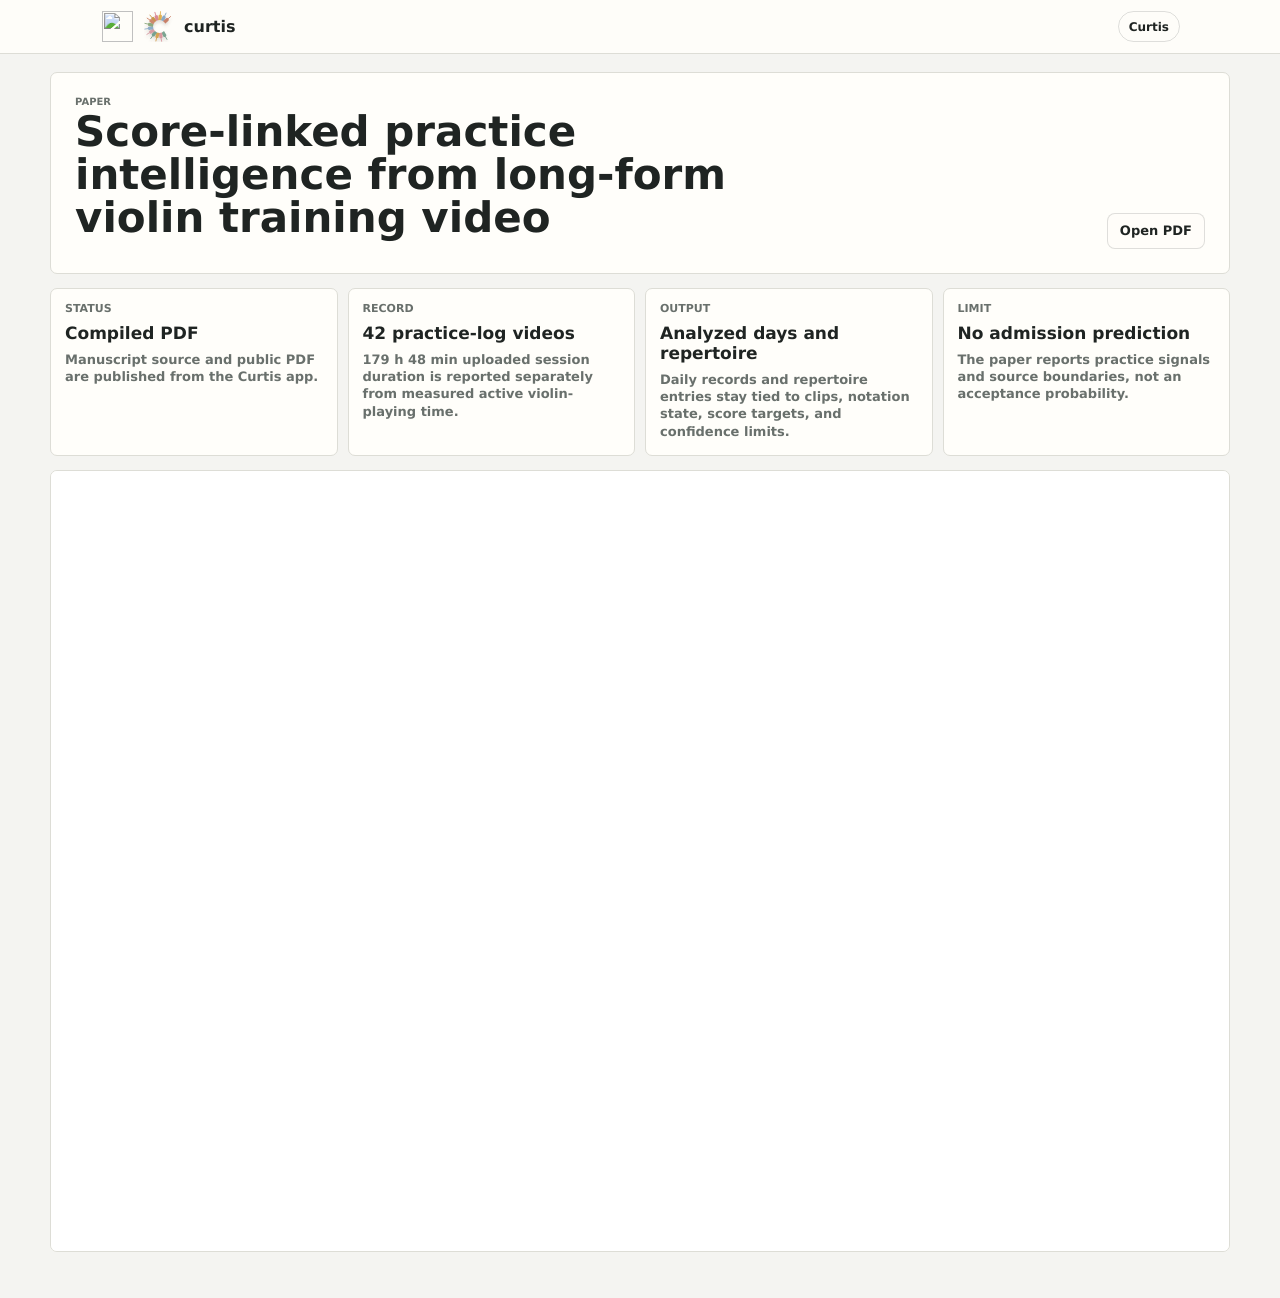
==== paper.html @ 9bd0229e "Sync Curtis paper tracker to strict gate" ====
<!doctype html>
<html lang="en">
<head>
  <meta charset="utf-8" />
  <meta name="viewport" content="width=device-width, initial-scale=1" />
  <title>Paper | curtis.aolabs.io</title>
  <meta name="description" content="Score-linked practice intelligence paper and downloadable PDF." />
  <link rel="canonical" href="https://curtis.aolabs.io/paper.html" />
  <meta property="og:type" content="article">
  <meta property="og:site_name" content="AO Labs">
  <meta property="og:title" content="Score-linked practice intelligence from long-form violin training video">
  <meta property="og:description" content="Current source-bounded record for the Curtis score-linked practice intelligence system." />
  <meta property="og:url" content="https://curtis.aolabs.io/paper.html">
  <link rel="icon" href="https://aolabs.io/favicon.svg?v=20260515-ao-disc-a" type="image/svg+xml">
  <link rel="stylesheet" href="/styles.css?v=20260515-strict-evidence-gate">
</head>
<body>
  <header class="topbar" aria-label="Curtis paper navigation">
    <div class="brand-cluster">
      <a class="ao-home" href="https://aolabs.io/" aria-label="AO Labs">
        <img src="https://aolabs.io/marks/ao-teal.svg?v=20260515-ao-disc-a" alt="">
      </a>
      <a class="brand" href="/" aria-label="Curtis home">
        <img class="brand-mark" src="/favicon.svg?v=20260508-icon-pass2" alt="">
        <span>curtis</span>
      </a>
    </div>
    <nav>
      <a href="/">Curtis</a>
    </nav>
  </header>

  <main class="shell paper-shell">
    <section class="paper-hero">
      <div>
        <p class="label">Paper</p>
        <h1>Score-linked practice intelligence from long-form violin training video</h1>
        <p class="subtitle">Active practice detection, playable evidence windows, score links, repertoire evidence, and verified notation that renders only after matching the audio.</p>
      </div>
      <div class="paper-actions">
        <a href="/paper.pdf" download>Open PDF</a>
      </div>
    </section>

    <section class="paper-status" aria-label="Paper state">
      <article>
        <span>Status</span>
        <strong>Compiled PDF</strong>
        <p>Manuscript source and public PDF are published from the Curtis app.</p>
      </article>
      <article>
        <span>Record</span>
        <strong>42 practice-log videos</strong>
        <p>179 h 48 min uploaded session duration is reported separately from measured active violin-playing time.</p>
      </article>
      <article>
        <span>Output</span>
        <strong>Analyzed days and repertoire</strong>
        <p>Daily records and repertoire entries stay tied to clips, notation state, score targets, and confidence limits.</p>
      </article>
      <article>
        <span>Limit</span>
        <strong>No admission prediction</strong>
        <p>The paper reports practice signals and source boundaries, not an acceptance probability.</p>
      </article>
    </section>

    <section class="paper-viewer" aria-label="PDF preview">
      <iframe src="/paper.pdf#view=FitH" title="Curtis paper PDF"></iframe>
    </section>
  </main>
</body>
</html>
---- styles.css ----
@font-face {
  font-family: "CurtisBravura";
  font-style: normal;
  font-display: swap;
  font-weight: 400;
  src:
    url("https://cdn.jsdelivr.net/fontsource/fonts/bravura@5.2.5/latin-400-normal.woff2") format("woff2"),
    url("https://cdn.jsdelivr.net/fontsource/fonts/bravura@5.2.5/latin-400-normal.woff") format("woff");
}

:root {
  color-scheme: light;
  --bg: #edf1ee;
  --surface: #fffdf8;
  --surface-soft: #f5f7f2;
  --ink: #1f2927;
  --muted: #63716e;
  --line: #d8ded8;
  --blue: #2f5268;
  --green: #5f7668;
  --gold: #a97943;
  --red: #8e4f48;
  --clay: #a66f56;
  --shadow: 0 18px 48px rgba(33, 43, 39, .075);
  --soft-shadow: 0 8px 24px rgba(33, 43, 39, .045);
}

* {
  box-sizing: border-box;
  min-width: 0;
}

[hidden] {
  display: none !important;
}

html {
  min-height: 100%;
  background: var(--bg);
  overflow-x: hidden;
}

body {
  min-height: 100vh;
  margin: 0;
  background: var(--bg);
  color: var(--ink);
  font-family: Inter, ui-sans-serif, system-ui, -apple-system, BlinkMacSystemFont, "Segoe UI", sans-serif;
  overflow-x: hidden;
  text-rendering: geometricPrecision;
}

a {
  color: inherit;
}

button,
input {
  font: inherit;
}

.topbar {
  position: sticky;
  top: 0;
  z-index: 10;
  display: flex;
  align-items: center;
  justify-content: space-between;
  gap: 18px;
  min-height: 62px;
  padding: 0 max(18px, calc((100vw - 1080px) / 2));
  border-bottom: 1px solid rgba(31, 41, 39, .1);
  background: rgba(255, 253, 248, .88);
  backdrop-filter: blur(18px);
  max-width: 100vw;
  overflow: hidden;
}

.brand-cluster,
.brand,
.topbar nav,
.topbar nav a,
button {
  display: inline-flex;
  align-items: center;
}

.brand-cluster {
  gap: 10px;
}

.brand {
  gap: 9px;
  color: var(--ink);
  font-size: 16px;
  font-weight: 760;
  line-height: 1;
  text-decoration: none;
}

.brand-mark {
  width: 38px;
  height: 38px;
  flex: 0 0 31px;
  overflow: visible;
  filter: drop-shadow(0 6px 10px rgba(31, 41, 39, .11));
}

.topbar nav {
  gap: 8px;
  overflow-x: auto;
}

.topbar nav a,
button {
  justify-content: center;
  min-height: 36px;
  padding: 8px 13px;
  border: 1px solid rgba(31, 41, 39, .14);
  border-radius: 8px;
  background: rgba(255, 253, 248, .82);
  color: var(--ink);
  font-size: 13px;
  font-weight: 720;
  line-height: 1;
  white-space: nowrap;
  text-decoration: none;
  cursor: pointer;
}

.ao-home {
  display: inline-grid;
  place-items: center;
  width: 42px;
  height: 42px;
  flex: 0 0 42px;
  text-decoration: none;
}

.topbar nav a.ao-home {
  width: 42px;
  padding: 0;
  border-color: transparent;
  background: transparent;
  box-shadow: none;
}

.ao-home img {
  width: 38px;
  height: 38px;
  display: block;
}

button:hover,
.topbar nav a:hover {
  border-color: rgba(47, 82, 104, .42);
  background: #fff;
}

.paper-strip {
  display: grid;
  grid-template-columns: minmax(0, 1fr) auto;
  gap: 18px;
  align-items: center;
  margin-bottom: 16px;
  border: 1px solid var(--line);
  border-radius: 10px;
  background: rgba(255, 253, 248, .92);
  padding: 18px 20px;
  box-shadow: var(--soft-shadow);
}

.paper-card {
  border-color: rgba(31, 41, 39, .16);
  background: rgba(255, 253, 248, .96);
}

.paper-copy {
  min-width: 0;
}

.paper-copy span {
  display: block;
  margin-bottom: 5px;
  color: var(--muted);
  font-size: 11px;
  font-weight: 820;
  line-height: 1;
  text-transform: uppercase;
}

.paper-copy strong {
  display: block;
  max-width: 900px;
  font-size: clamp(22px, 2.4vw, 34px);
  font-weight: 760;
  line-height: 1.06;
  overflow-wrap: anywhere;
}

.paper-copy p {
  margin: 8px 0 0;
  color: var(--muted);
  font-size: 14px;
  font-weight: 620;
  line-height: 1.35;
}

.paper-button {
  display: inline-flex;
  min-height: 40px;
  align-items: center;
  justify-content: center;
  padding: 10px 15px;
  border: 1px solid rgba(31, 41, 39, .88);
  border-radius: 999px;
  background: var(--ink);
  color: #fffdf8;
  font-size: 13px;
  font-weight: 780;
  line-height: 1;
  text-decoration: none;
  white-space: nowrap;
}

.paper-button:hover {
  background: #111715;
}

.practice-total {
  display: grid;
  min-width: 138px;
  gap: 3px;
  justify-items: end;
  padding-left: 18px;
  border-left: 1px solid rgba(31, 41, 39, .1);
}

.practice-total span {
  color: var(--muted);
  font-size: 11px;
  font-weight: 820;
  line-height: 1;
  text-transform: uppercase;
}

.practice-total strong {
  color: var(--green);
  font-size: 32px;
  font-weight: 780;
  line-height: .98;
  white-space: nowrap;
}

.practice-total em {
  max-width: 190px;
  color: var(--muted);
  font-size: 12px;
  font-style: normal;
  font-weight: 650;
  line-height: 1.25;
  text-align: right;
}

.status-strip em {
  display: block;
  margin-top: 4px;
  color: var(--muted);
  font-size: 12px;
  font-style: normal;
  font-weight: 650;
  line-height: 1.25;
}

.paper-shell {
  max-width: 1120px;
}

.paper-hero,
.paper-status article,
.paper-viewer {
  border: 1px solid var(--line);
  border-radius: 8px;
  background: rgba(255, 253, 248, .92);
  box-shadow: var(--soft-shadow);
}

.paper-hero {
  display: grid;
  grid-template-columns: minmax(0, 1fr) auto;
  gap: 18px;
  align-items: end;
  margin-bottom: 14px;
  padding: 24px;
  border-top: 4px solid var(--clay);
}

.paper-hero > div {
  min-width: 0;
}

.paper-hero h1 {
  max-width: min(780px, calc(100vw - 72px));
  margin-bottom: 10px;
  font-size: 42px;
  font-weight: 760;
  line-height: 1.02;
  overflow-wrap: anywhere;
}

.paper-actions {
  display: flex;
  flex-wrap: wrap;
  justify-content: flex-end;
  gap: 8px;
}

.paper-actions a {
  display: inline-flex;
  min-height: 36px;
  align-items: center;
  justify-content: center;
  padding: 8px 12px;
  border: 1px solid rgba(31, 41, 39, .14);
  border-radius: 8px;
  background: rgba(255, 253, 248, .86);
  color: var(--ink);
  font-size: 13px;
  font-weight: 720;
  line-height: 1;
  white-space: nowrap;
  text-decoration: none;
}

.paper-actions .paper-button,
.paper-actions a.primary,
.paper-button.primary {
  border-color: var(--ink);
  border-radius: 999px;
  background: var(--ink);
  color: #fffdf8;
}

.paper-actions .paper-button:hover {
  border-color: #111715;
  background: #111715;
  color: #fffdf8;
}

.paper-actions a:not(.paper-button):hover {
  border-color: rgba(47, 82, 104, .42);
  background: #fff;
}

.paper-status {
  display: grid;
  grid-template-columns: repeat(4, minmax(0, 1fr));
  gap: 10px;
  margin-bottom: 14px;
}

.paper-status article {
  min-height: 136px;
  padding: 14px;
}

.paper-status span {
  display: block;
  margin-bottom: 8px;
  color: var(--muted);
  font-size: 11px;
  font-weight: 760;
  line-height: 1.1;
  text-transform: uppercase;
}

.paper-status strong {
  display: block;
  margin-bottom: 8px;
  font-size: 17px;
  font-weight: 720;
  line-height: 1.18;
}

.paper-status p {
  margin: 0;
  color: var(--muted);
  font-size: 13px;
  font-weight: 560;
  line-height: 1.34;
}

.paper-viewer {
  overflow: hidden;
  min-height: 780px;
  box-shadow: var(--shadow);
}

.paper-viewer iframe {
  display: block;
  width: 100%;
  height: 780px;
  border: 0;
  background: #fff;
}

button:disabled {
  color: var(--muted);
  cursor: not-allowed;
  opacity: .68;
}

.shell {
  width: calc(100% - 36px);
  max-width: 1120px;
  margin: 0 auto;
  padding: 28px 0 46px;
}

.today-layout {
  display: grid;
  grid-template-columns: minmax(0, 1.12fr) minmax(330px, .88fr);
  gap: 14px;
  align-items: start;
  margin-bottom: 12px;
}

.today-panel,
.highlight-panel,
.study-panel,
.piece-panel,
.day-panel {
  border-top: 4px solid var(--green);
  box-shadow: var(--shadow);
}

.today-panel h1 {
  margin-bottom: 0;
  font-size: 42px;
  line-height: .96;
}

.today-grid {
  display: grid;
  grid-template-columns: repeat(2, minmax(0, 1fr));
  gap: 10px;
}

.today-grid article,
.status-strip article {
  min-width: 0;
  padding: 14px;
  border: 1px solid rgba(31, 41, 39, .11);
  border-radius: 8px;
  background: rgba(255, 253, 248, .76);
}

.today-grid .detected-card {
  grid-column: 1 / -1;
  background: rgba(95, 118, 104, .09);
}

.today-grid article:nth-child(4) {
  grid-column: 1 / -1;
}

.today-grid span,
.status-strip span,
.study-card span,
.day-row span,
.highlight-meta span,
.mini-days span,
.day-row small,
.mini-days small {
  display: block;
  color: var(--muted);
  font-size: 11px;
  font-weight: 760;
  line-height: 1.1;
  text-transform: uppercase;
}

.today-grid strong {
  display: block;
  color: var(--ink);
  font-size: 17px;
  font-weight: 720;
  line-height: 1.22;
  overflow-wrap: anywhere;
  word-break: break-word;
}

.today-grid article:nth-child(2) strong {
  color: var(--green);
  font-size: 24px;
  line-height: 1.06;
}

.highlight-panel {
  display: grid;
  grid-template-rows: auto 1fr auto;
}

.clip-actions {
  display: inline-flex;
  flex-wrap: wrap;
  justify-content: flex-end;
  gap: 6px;
}

.clip-link {
  display: inline-flex;
  min-height: 30px;
  align-items: center;
  justify-content: center;
  padding: 7px 10px;
  border: 1px solid rgba(95, 118, 104, .24);
  border-radius: 999px;
  background: rgba(95, 118, 104, .09);
  color: var(--green);
  font-size: 12px;
  font-weight: 760;
  text-decoration: none;
  white-space: nowrap;
}

.clip-button {
  border-color: rgba(142, 79, 72, .26);
  background: rgba(142, 79, 72, .08);
  color: var(--red);
}

.highlight-frame {
  overflow: hidden;
  width: 100%;
  aspect-ratio: 16 / 9;
  border: 1px solid rgba(31, 41, 39, .11);
  border-radius: 8px;
  background: rgba(47, 82, 104, .08);
}

.highlight-frame iframe {
  display: block;
  width: 100%;
  height: 100%;
  border: 0;
}

.highlight-meta {
  display: grid;
  gap: 5px;
  margin-top: 10px;
  padding: 11px 12px;
  border: 1px solid rgba(31, 41, 39, .11);
  border-radius: 8px;
  background: rgba(245, 247, 242, .82);
}

.highlight-meta strong {
  display: block;
  font-size: 15px;
  font-weight: 710;
  line-height: 1.22;
  overflow-wrap: anywhere;
}

.status-strip {
  display: grid;
  grid-template-columns: repeat(auto-fit, minmax(145px, 1fr));
  gap: 10px;
  margin-bottom: 12px;
}

.status-strip article {
  min-height: 70px;
  background: rgba(255, 253, 248, .65);
}

.status-strip strong {
  display: block;
  font-size: 15px;
  font-weight: 710;
  line-height: 1.2;
  overflow-wrap: anywhere;
}

.piece-panel,
.study-panel,
.day-panel {
  margin-bottom: 12px;
}

.current-band {
  display: grid;
  grid-template-columns: minmax(250px, .62fr) minmax(0, 1.38fr);
  gap: 14px;
  margin-bottom: 14px;
}

.identity,
.panel,
.system-band {
  border: 1px solid var(--line);
  border-radius: 8px;
  background: rgba(255, 253, 248, .92);
  box-shadow: var(--soft-shadow);
}

.identity {
  min-height: 176px;
  padding: 24px;
  border-top: 4px solid var(--clay);
}

.label,
.status-grid span,
.system-grid span,
.video-row span,
.skill-row span {
  display: block;
  margin: 0 0 8px;
  color: var(--muted);
  font-size: 11px;
  font-weight: 760;
  line-height: 1.1;
  text-transform: uppercase;
}

h1,
h2,
p {
  margin-top: 0;
}

h1 {
  margin-bottom: 8px;
  font-size: 76px;
  font-weight: 760;
  letter-spacing: 0;
  line-height: .9;
}

h2 {
  margin: 0;
  font-size: 22px;
  font-weight: 740;
  letter-spacing: 0;
  line-height: 1.08;
}

.subtitle {
  margin: 0;
  color: var(--muted);
  font-size: 17px;
  font-weight: 620;
  line-height: 1.25;
}

.status-grid,
.system-grid {
  display: grid;
  grid-template-columns: repeat(2, minmax(0, 1fr));
  gap: 10px;
}

.status-grid article,
.system-grid article,
.focus-grid article {
  min-height: 82px;
  padding: 15px;
  border: 1px solid rgba(31, 41, 39, .11);
  border-radius: 8px;
  background: rgba(255, 253, 248, .72);
}

.status-grid article {
  box-shadow: inset 0 1px 0 rgba(255, 255, 255, .66);
}

.status-grid strong,
.system-grid strong,
.focus-grid strong {
  display: block;
  color: var(--ink);
  font-size: 17px;
  font-weight: 710;
  line-height: 1.24;
  overflow-wrap: anywhere;
}

.panel {
  min-width: 0;
  padding: 16px;
}

.source-panel,
.focus-panel,
.evidence-details {
  margin-bottom: 14px;
}

.focus-panel {
  border-top: 4px solid var(--green);
  box-shadow: var(--shadow);
}

.focus-grid {
  display: grid;
  grid-template-columns: repeat(2, minmax(0, 1fr));
  gap: 10px;
}

.focus-grid span {
  display: block;
  margin: 0 0 8px;
  color: var(--muted);
  font-size: 11px;
  font-weight: 760;
  line-height: 1.1;
  text-transform: uppercase;
}

.session-strip {
  margin-top: 10px;
  padding: 12px;
  border: 1px solid rgba(47, 82, 104, .16);
  border-radius: 8px;
  background: rgba(47, 82, 104, .045);
}

.session-strip span,
.piece-strip span,
.piece-row span {
  display: block;
  margin-bottom: 8px;
  color: var(--muted);
  font-size: 11px;
  font-weight: 760;
  text-transform: uppercase;
}

.session-strip ol {
  display: grid;
  grid-template-columns: repeat(3, minmax(0, 1fr));
  gap: 8px;
  margin: 0;
  padding: 0;
  list-style: none;
}

.session-strip li {
  min-height: 44px;
  padding: 10px 11px;
  border: 1px solid rgba(31, 41, 39, .1);
  border-radius: 8px;
  background: rgba(255, 253, 248, .72);
  font-size: 14px;
  font-weight: 650;
  line-height: 1.25;
}

.piece-strip {
  display: grid;
  grid-template-columns: minmax(0, 1fr) 128px minmax(0, 1.06fr);
  gap: 10px;
  margin-top: 10px;
}

.piece-strip article,
.piece-row {
  padding: 13px;
  border: 1px solid rgba(31, 41, 39, .11);
  border-radius: 8px;
  background: rgba(255, 253, 248, .76);
}

.piece-strip article:first-child {
  background: rgba(95, 118, 104, .08);
}

.piece-strip strong {
  display: block;
  font-size: 17px;
  font-weight: 720;
  line-height: 1.25;
  overflow-wrap: anywhere;
}

.piece-strip article:nth-child(2) strong {
  color: var(--green);
  font-size: 24px;
  line-height: 1;
}

.piece-strip article:nth-child(3) strong {
  color: #273432;
  font-size: 16px;
  font-weight: 650;
}

.panel-head {
  display: flex;
  justify-content: space-between;
  align-items: start;
  gap: 12px;
  margin-bottom: 14px;
}

.action-row {
  display: flex;
  flex-wrap: wrap;
  justify-content: flex-end;
  gap: 8px;
}

.source-line,
.current-state {
  margin-top: 12px;
  padding: 12px 13px;
  border: 1px solid rgba(47, 82, 104, .18);
  border-radius: 8px;
  background: rgba(47, 82, 104, .055);
}

.source-line {
  display: flex;
  align-items: center;
  justify-content: space-between;
  gap: 12px;
  margin-top: 0;
}

.source-line a {
  color: var(--blue);
  font-size: 15px;
  font-weight: 720;
  overflow-wrap: anywhere;
  text-align: right;
  text-decoration: none;
}

.source-line a:hover {
  text-decoration: underline;
}

.source-line span,
.current-state span {
  display: block;
  color: var(--muted);
  font-size: 11px;
  font-weight: 760;
  text-transform: uppercase;
}

.current-state span {
  margin-bottom: 6px;
}

.current-state strong {
  display: block;
  font-size: 16px;
  font-weight: 690;
  line-height: 1.28;
}

.work-grid {
  display: grid;
  grid-template-columns: minmax(0, 1fr) minmax(0, 1fr);
  gap: 12px;
  align-items: start;
  margin: 12px 0;
}

.piece-panel {
  grid-column: 1 / -1;
}

.piece-list {
  display: grid;
  gap: 8px;
}

.study-list {
  display: grid;
  gap: 10px;
}

.study-card {
  display: grid;
  grid-template-columns: minmax(0, 1fr) minmax(260px, .68fr);
  gap: 12px;
  align-items: stretch;
  padding: 12px;
  border: 1px solid rgba(31, 41, 39, .11);
  border-radius: 8px;
  background: rgba(245, 247, 242, .82);
}

.study-copy {
  min-width: 0;
}

.study-card strong {
  display: block;
  margin-bottom: 5px;
  font-size: 17px;
  font-weight: 730;
  line-height: 1.18;
  overflow-wrap: anywhere;
}

.study-card p {
  margin: 0 0 8px;
  color: var(--ink);
  font-size: 14px;
  font-weight: 640;
  line-height: 1.3;
}

.study-card code {
  display: block;
  max-width: 100%;
  padding: 8px 9px;
  border: 1px solid rgba(47, 82, 104, .12);
  border-radius: 7px;
  background: rgba(255, 253, 248, .78);
  color: #273432;
  font-family: "SFMono-Regular", Consolas, "Liberation Mono", monospace;
  font-size: 12px;
  line-height: 1.35;
  overflow-wrap: anywhere;
  white-space: normal;
}

.transcription-staff {
  position: relative;
  height: 70px;
  margin: 8px 0;
  overflow: hidden;
  border: 1px solid rgba(47, 82, 104, .12);
  border-radius: 7px;
  background: rgba(255, 253, 248, .78);
}

.transcription-staff span {
  position: absolute;
  left: 8px;
  right: 8px;
  height: 1px;
  margin: 0;
  background: rgba(31, 41, 39, .38);
}

.transcription-staff span:nth-child(1) { top: 18px; }
.transcription-staff span:nth-child(2) { top: 27px; }
.transcription-staff span:nth-child(3) { top: 36px; }
.transcription-staff span:nth-child(4) { top: 45px; }
.transcription-staff span:nth-child(5) { top: 54px; }

.transcription-staff i {
  position: absolute;
  width: 9px;
  height: 7px;
  transform: translate(-50%, -50%) rotate(-14deg);
  border-radius: 50%;
  background: #273432;
}

.transcription-staff i::after {
  position: absolute;
  bottom: 3px;
  left: 7px;
  width: 1px;
  height: 23px;
  background: #273432;
  content: "";
}

.study-card small,
.study-line {
  display: block;
  color: var(--muted);
  font-size: 12px;
  font-weight: 630;
  line-height: 1.25;
  text-transform: none;
}

.study-meta {
  display: flex;
  flex-wrap: wrap;
  gap: 6px;
  margin-bottom: 8px;
}

.study-meta a,
.study-meta em {
  display: inline-flex;
  min-height: 28px;
  align-items: center;
  justify-content: center;
  padding: 6px 9px;
  border: 1px solid rgba(31, 41, 39, .11);
  border-radius: 999px;
  background: #fff;
  color: var(--blue);
  font-size: 12px;
  font-style: normal;
  font-weight: 760;
  line-height: 1;
  text-decoration: none;
}

.study-meta em {
  max-width: 100%;
  color: var(--green);
  white-space: normal;
}

.score-image {
  position: relative;
  min-height: 220px;
  overflow: hidden;
  border: 1px solid rgba(31, 41, 39, .12);
  border-radius: 7px;
  background: #fff;
}

.score-image img {
  display: block;
  width: 100%;
  height: 100%;
  max-height: 300px;
  object-fit: contain;
}

.score-box {
  position: absolute;
  display: block;
  border: 2px solid rgba(142, 79, 72, .88);
  border-radius: 3px;
  background: rgba(196, 143, 104, .13);
  box-shadow: 0 0 0 999px rgba(255, 253, 248, .08);
}

.score-box b {
  position: absolute;
  top: -24px;
  left: 0;
  display: inline-flex;
  min-height: 20px;
  align-items: center;
  padding: 3px 6px;
  border-radius: 5px;
  background: rgba(142, 79, 72, .96);
  color: #fff;
  font-size: 10px;
  font-weight: 760;
  line-height: 1;
  white-space: nowrap;
}

.score-image-compact {
  min-height: 150px;
}

.score-image-compact img {
  max-height: 190px;
}

.score-image-crop {
  min-height: 128px;
  aspect-ratio: 2.4 / 1;
  background: #fffdf8;
  contain: paint;
}

.score-image-crop::after {
  content: "";
  position: absolute;
  inset: 8px;
  border: 2px solid rgba(142, 79, 72, .82);
  border-radius: 5px;
  pointer-events: none;
}

.score-image-crop img {
  position: absolute;
  top: 0;
  left: 0;
  width: auto;
  height: auto;
  max-width: none;
  max-height: none;
  object-fit: initial;
  transform-origin: top left;
}

.score-image-compact .score-box b {
  top: -21px;
  font-size: 9px;
}

.score-placeholder {
  display: grid;
  min-height: 180px;
  place-items: center;
  border: 1px dashed rgba(31, 41, 39, .18);
  border-radius: 7px;
  color: var(--muted);
  font-size: 13px;
  font-weight: 650;
}

.day-list {
  display: grid;
  gap: 8px;
}

.piece-row {
  display: grid;
  grid-template-columns: minmax(0, 1fr) auto;
  align-items: center;
  gap: 12px;
  background: rgba(245, 247, 242, .82);
}

.piece-row > div,
.day-row > div {
  min-width: 0;
}

.piece-row strong {
  display: block;
  margin-bottom: 4px;
  font-size: 16px;
  font-weight: 710;
  line-height: 1.18;
  overflow-wrap: anywhere;
  word-break: break-word;
}

.piece-row p {
  margin: 0;
  color: var(--muted);
  font-size: 13px;
  font-weight: 560;
  line-height: 1.32;
  display: -webkit-box;
  -webkit-line-clamp: 2;
  -webkit-box-orient: vertical;
  overflow: hidden;
  overflow-wrap: anywhere;
  word-break: break-word;
}

.piece-row > em,
.piece-summary em {
  display: inline-flex;
  min-width: 52px;
  min-height: 34px;
  align-items: center;
  justify-content: center;
  padding: 0 10px;
  border: 1px solid rgba(31, 41, 39, .11);
  border-radius: 999px;
  background: #fff;
  color: var(--green);
  font-size: 12px;
  font-style: normal;
  font-weight: 740;
  white-space: nowrap;
}

.mini-days {
  display: grid;
  gap: 6px;
  margin: 9px 0 0;
  padding: 0;
  list-style: none;
}

.mini-days li {
  display: grid;
  grid-template-columns: 92px 44px minmax(0, 1fr);
  gap: 8px;
  align-items: center;
  padding: 7px 8px;
  border: 1px solid rgba(31, 41, 39, .08);
  border-radius: 7px;
  background: rgba(255, 253, 248, .66);
}

.mini-days b {
  color: var(--green);
  font-size: 12px;
  font-weight: 780;
}

.mini-days small,
.day-row small {
  overflow-wrap: anywhere;
  text-transform: none;
}

.day-row {
  display: grid;
  grid-template-columns: minmax(0, 1fr) auto;
  gap: 12px;
  align-items: center;
  padding: 12px;
  border: 1px solid rgba(31, 41, 39, .11);
  border-radius: 8px;
  background: rgba(245, 247, 242, .82);
}

.day-row[data-status="clear"] {
  background: rgba(95, 118, 104, .09);
}

.day-row strong {
  display: block;
  margin: 4px 0;
  font-size: 16px;
  font-weight: 720;
  line-height: 1.18;
}

.day-row p {
  margin: 0;
  color: var(--ink);
  font-size: 14px;
  font-weight: 650;
  line-height: 1.28;
  overflow-wrap: anywhere;
}

.day-row small {
  margin-top: 6px;
  font-size: 12px;
  font-weight: 610;
  line-height: 1.25;
}

.day-actions {
  display: grid;
  gap: 7px;
  justify-items: end;
}

.day-actions em,
.day-actions a {
  display: inline-flex;
  min-height: 32px;
  align-items: center;
  justify-content: center;
  padding: 7px 10px;
  border: 1px solid rgba(31, 41, 39, .11);
  border-radius: 999px;
  background: #fff;
  color: var(--green);
  font-size: 12px;
  font-style: normal;
  font-weight: 760;
  line-height: 1;
  text-decoration: none;
  white-space: nowrap;
}

.day-actions a {
  color: var(--blue);
}

.hidden-focus {
  margin-top: 12px;
}

.evidence-details summary {
  display: flex;
  align-items: center;
  justify-content: space-between;
  gap: 12px;
  min-height: 58px;
  padding: 14px 16px;
  border: 1px solid var(--line);
  border-radius: 8px;
  background: rgba(255, 253, 248, .92);
  box-shadow: var(--soft-shadow);
  cursor: pointer;
  list-style: none;
}

.evidence-details summary::-webkit-details-marker {
  display: none;
}

.evidence-details summary span {
  color: var(--muted);
  font-size: 11px;
  font-weight: 760;
  text-transform: uppercase;
}

.evidence-details summary strong {
  color: var(--ink);
  font-size: 16px;
  font-weight: 700;
  overflow-wrap: anywhere;
  text-align: right;
}

.count-pill {
  display: inline-flex;
  min-height: 30px;
  align-items: center;
  justify-content: center;
  padding: 7px 10px;
  border: 1px solid rgba(95, 118, 104, .24);
  border-radius: 999px;
  background: rgba(95, 118, 104, .09);
  color: var(--green);
  font-size: 12px;
  font-weight: 760;
  white-space: nowrap;
}

.curtis-shell,
.two-section-shell {
  max-width: 1040px;
}

.practice-header {
  display: grid;
  grid-template-columns: minmax(0, 1fr) minmax(260px, .58fr);
  gap: 18px;
  align-items: end;
  margin-bottom: 14px;
  padding: 20px 0 4px;
}

.practice-header h1 {
  max-width: 740px;
  margin: 0 0 8px;
  font-size: clamp(36px, 6vw, 64px);
  font-weight: 760;
  line-height: .94;
  overflow-wrap: anywhere;
}

.header-metrics,
.evidence-summary {
  display: grid;
  grid-template-columns: repeat(3, minmax(0, 1fr));
  gap: 14px;
}

.evidence-summary {
  margin: 8px 0 14px;
  padding: 10px 0;
  border-top: 1px solid rgba(31, 41, 39, .1);
  border-bottom: 1px solid rgba(31, 41, 39, .1);
}

.header-metrics article,
.evidence-summary article {
  min-width: 0;
  padding: 13px;
  border: 1px solid rgba(31, 41, 39, .12);
  border-radius: 8px;
  background: rgba(255, 253, 248, .72);
}

.evidence-summary article {
  min-height: 0;
  padding: 0;
  border: 0;
  border-radius: 0;
  background: transparent;
}

.header-metrics span,
.evidence-summary span,
.record-card span,
.record-card small,
.clip-list span,
.heat-row em,
.evidence-row span,
.piece-evidence-copy > span {
  display: block;
  color: var(--muted);
  font-size: 11px;
  font-weight: 760;
  line-height: 1.15;
  text-transform: uppercase;
}

.header-metrics strong,
.evidence-summary strong {
  display: block;
  margin: 4px 0;
  color: var(--green);
  font-size: 17px;
  font-weight: 780;
  line-height: 1.05;
  overflow-wrap: anywhere;
}

.header-metrics em,
.evidence-summary em {
  display: block;
  color: var(--muted);
  font-size: 12px;
  font-style: normal;
  font-weight: 640;
  line-height: 1.25;
  overflow-wrap: anywhere;
}

.evidence-summary article:nth-child(2) strong {
  color: var(--gold);
}

.evidence-summary article:first-child strong {
  font-size: clamp(24px, 3.4vw, 34px);
  line-height: .96;
}

.evidence-summary article:nth-child(3) strong {
  color: var(--red);
}

.record-card {
  position: relative;
  display: grid;
  grid-template-columns: 86px minmax(0, 1fr);
  overflow: hidden;
  padding: 0;
  border: 1px solid rgba(31, 41, 39, .14);
  border-radius: 8px;
  background: rgba(255, 253, 248, .86);
}

.record-card::before {
  display: flex;
  grid-column: 1;
  grid-row: 1 / span 2;
  align-items: flex-start;
  justify-content: center;
  min-height: 100%;
  padding: 13px 7px;
  border-right: 1px solid rgba(31, 41, 39, .12);
  background: rgba(95, 118, 104, .08);
  color: var(--green);
  content: attr(data-day);
  font-size: 11px;
  font-weight: 800;
  letter-spacing: .02em;
  line-height: 1.15;
  text-align: center;
}

.lead-transcription-card {
  display: grid;
  gap: 8px;
  padding: 10px;
  border: 1px solid rgba(95, 118, 104, .22);
  border-radius: 8px;
  background: rgba(255, 253, 248, .9);
}

.lead-transcription-head {
  display: grid;
  grid-template-columns: minmax(0, 1fr);
  gap: 6px;
  align-items: center;
  min-width: 0;
}

.lead-transcription-head span {
  display: block;
  color: var(--muted);
  font-size: 11px;
  font-weight: 780;
  line-height: 1.1;
  text-transform: uppercase;
}

.lead-transcription-head strong {
  display: block;
  margin-top: 5px;
  color: var(--ink);
  font-size: clamp(17px, 2.1vw, 22px);
  font-weight: 760;
  line-height: 1.12;
  overflow-wrap: anywhere;
}

.lead-transcription-head small {
  display: block;
  margin-top: 6px;
  color: var(--muted);
  font-size: 12px;
  font-weight: 650;
  line-height: 1.25;
}

.record-summary {
  position: relative;
  display: grid;
  grid-template-columns: minmax(0, 1fr) auto;
  gap: 10px 12px;
  grid-column: 2;
  align-items: center;
  min-height: 76px;
  padding: 12px 12px 12px 14px;
  cursor: pointer;
  list-style: none;
}

.record-summary::-webkit-details-marker {
  display: none;
}

.record-title-block {
  display: grid;
  gap: 4px;
  min-width: 0;
}

.record-title-block span {
  font-size: 12px;
  font-weight: 680;
  text-transform: none;
}

.record-title-block strong {
  margin: 0;
  font-size: 16px;
  line-height: 1.16;
  overflow-wrap: anywhere;
}

.record-title-block small {
  color: var(--muted);
  font-size: 11px;
  font-weight: 690;
  line-height: 1.2;
}

.record-summary em {
  display: inline-flex;
  min-height: 30px;
  align-items: center;
  justify-content: center;
  margin-right: 32px;
  padding: 0 9px;
  border: 1px solid rgba(31, 41, 39, .11);
  border-radius: 999px;
  background: rgba(255, 253, 248, .8);
  color: var(--green);
  font-size: 11px;
  font-style: normal;
  font-weight: 760;
  line-height: 1;
  text-transform: uppercase;
  white-space: nowrap;
}

.record-summary em[data-tone="failed"] {
  border-color: rgba(142, 79, 72, .2);
  background: rgba(142, 79, 72, .06);
  color: var(--red);
}

.record-summary em[data-tone="verified"] {
  border-color: rgba(95, 118, 104, .22);
  background: rgba(95, 118, 104, .08);
  color: var(--green);
}

.row-evidence-line,
.row-transcription-line {
  grid-column: 1 / -1;
  padding-right: 36px;
  color: var(--muted);
  font-size: 11px;
  font-weight: 650;
  line-height: 1.25;
  overflow-wrap: anywhere;
}

.row-transcription-line {
  color: var(--red);
}

.record-summary::after,
.piece-summary::after {
  content: "+";
  position: absolute;
  right: 0;
  top: 50%;
  display: inline-flex;
  width: 24px;
  height: 24px;
  align-items: center;
  justify-content: center;
  border: 1px solid rgba(31, 41, 39, .12);
  border-radius: 999px;
  background: rgba(255, 253, 248, .82);
  color: var(--green);
  font-size: 15px;
  font-weight: 760;
  line-height: 1;
  transform: translateY(-50%);
}

.record-card[open] .record-summary::after,
.piece-row[open] .piece-summary::after {
  content: "-";
}

.record-card[open] .record-summary {
  border-bottom: 1px solid rgba(31, 41, 39, .1);
}

.record-card-body {
  display: grid;
  grid-template-columns: minmax(0, 1fr) minmax(280px, .72fr);
  gap: 14px;
  grid-column: 2;
  align-items: start;
  padding-top: 14px;
}

.record-essentials-body {
  display: block;
  padding: 10px 12px 12px 14px;
}

.practice-essentials {
  display: grid;
  gap: 12px;
  min-width: 0;
}

.essential-panel,
.embedded-media,
.score-heat-panel {
  display: grid;
  gap: 8px;
  min-width: 0;
}

.essential-panel {
  padding: 0;
}

.essential-panel > span,
.embedded-media-header span,
.score-heat-header span,
.essential-state span {
  color: var(--muted);
  font-size: 11px;
  font-weight: 780;
  line-height: 1.15;
  text-transform: uppercase;
}

.embedded-media {
  padding: 10px;
  border: 1px solid rgba(31, 41, 39, .12);
  border-radius: 8px;
  background: rgba(255, 253, 248, .62);
}

.embedded-media-header,
.score-heat-header {
  display: grid;
  grid-template-columns: minmax(0, 1fr) auto;
  gap: 10px;
  align-items: baseline;
}

.embedded-media-header strong,
.score-heat-header strong {
  display: block;
  min-width: 0;
  margin: 0;
  color: var(--ink);
  font-size: 12px;
  font-weight: 720;
  line-height: 1.2;
  text-align: right;
  overflow-wrap: anywhere;
}

.embedded-media video,
.embedded-media audio {
  display: block;
  width: 100%;
  min-width: 0;
}

.embedded-media video {
  max-height: 220px;
  border-radius: 7px;
  background: #111715;
  aspect-ratio: 16 / 9;
}

.embedded-media audio {
  height: 36px;
}

.snippet-audio {
  display: grid;
  grid-template-columns: minmax(0, .72fr) minmax(160px, 1fr);
  gap: 8px;
  align-items: center;
  min-width: 0;
  padding: 7px 8px;
  border: 1px solid rgba(31, 41, 39, .1);
  border-radius: 7px;
  background: rgba(245, 242, 234, .8);
}

.snippet-audio span {
  display: block;
  color: var(--muted);
  font-size: 10px;
  font-weight: 760;
  line-height: 1.1;
  text-transform: uppercase;
}

.snippet-audio strong {
  display: block;
  margin-top: 3px;
  color: var(--ink);
  font-size: 12px;
  font-weight: 730;
  line-height: 1.18;
}

.snippet-audio audio {
  display: block;
  width: 100%;
  min-width: 0;
  height: 32px;
}

.snippet-audio-pending {
  grid-template-columns: minmax(0, 1fr);
  border-style: dashed;
}

.matched-pair-stack {
  display: grid;
  gap: 8px;
}

.score-match-groups {
  display: grid;
  gap: 10px;
}

.score-match-group {
  display: grid;
  gap: 8px;
  padding: 8px;
  border: 1px solid rgba(31, 41, 39, .12);
  border-radius: 8px;
  background: rgba(255, 253, 248, .72);
}

.score-match-head {
  display: flex;
  align-items: baseline;
  justify-content: space-between;
  gap: 10px;
}

.score-match-head span {
  color: var(--muted);
  font-size: 10px;
  font-weight: 780;
  line-height: 1.1;
  text-transform: uppercase;
}

.score-match-head strong {
  margin: 0;
  color: var(--ink);
  font-size: 13px;
  font-weight: 760;
  line-height: 1.15;
  text-align: right;
}

.score-match-grid {
  display: grid;
  grid-template-columns: minmax(190px, .42fr) minmax(0, 1fr);
  gap: 10px;
  align-items: start;
  min-width: 0;
}

.score-match-grid.note-match-grid {
  grid-template-columns: minmax(0, 1fr);
}

.score-match-grid.pitch-anchor-grid {
  grid-template-columns: minmax(150px, 210px) minmax(0, 1fr);
}

.score-anchor-panel {
  display: grid;
  gap: 6px;
  min-width: 0;
}

.score-anchor-image {
  min-width: 0;
  overflow: hidden;
  border: 1px solid var(--line);
  border-radius: 8px;
  background: #fff;
}

.score-anchor-image img {
  display: block;
  width: 100%;
  height: auto;
}

.score-anchor-meta {
  display: flex;
  justify-content: space-between;
  gap: 8px;
  align-items: center;
  color: var(--muted);
  font-size: 10px;
  font-weight: 760;
  line-height: 1.1;
  text-transform: uppercase;
}

.score-anchor-meta a {
  color: var(--green);
  text-decoration: none;
}

.score-anchor-panel .notation-sheet {
  overflow: hidden;
}

.score-anchor-panel .notation-sheet svg {
  min-width: 0;
  min-height: 96px;
}

.note-match-grid .matched-practice-pair {
  grid-template-columns: minmax(180px, 260px) minmax(0, 1fr);
}

.pitch-anchor-grid .matched-practice-pair {
  grid-template-columns: minmax(170px, 240px) minmax(0, 1fr);
}

.score-reference-panel {
  display: grid;
  gap: 6px;
  min-width: 0;
}

.score-reference-panel .score-heat-header {
  grid-template-columns: auto minmax(0, 1fr);
  gap: 8px;
}

.score-reference-panel .score-heat-header strong {
  text-align: left;
}

.score-reference-panel .score-image {
  min-height: 130px;
}

.score-reference-panel .score-image img {
  max-height: 165px;
}

.score-reference-panel .score-image-crop {
  width: 100%;
  max-width: 100%;
  min-height: 0;
  box-sizing: border-box;
}

.score-reference-panel .score-image-crop img {
  max-height: none;
}

.transcription-pdf-link {
  display: inline-flex;
  width: fit-content;
  min-height: 28px;
  align-items: center;
  justify-content: center;
  margin-top: 8px;
  padding: 0 10px;
  border: 1px solid rgba(31, 41, 39, .12);
  border-radius: 999px;
  background: rgba(255, 253, 248, .9);
  color: var(--green);
  font-size: 11px;
  font-weight: 780;
  line-height: 1;
  text-decoration: none;
}

.matched-practice-pair {
  display: grid;
  grid-template-columns: minmax(170px, 220px) minmax(0, 1fr);
  gap: 8px;
  align-items: start;
  min-width: 0;
}

.matched-practice-pair .embedded-media {
  gap: 5px;
  max-width: 240px;
  padding: 7px;
}

.matched-practice-pair .embedded-media video {
  max-height: 112px;
}

.matched-practice-pair .embedded-media audio {
  height: 28px;
}

.matched-notation-panel {
  display: grid;
  gap: 6px;
  min-width: 0;
}

.matched-notation-head {
  display: flex;
  align-items: baseline;
  justify-content: space-between;
  gap: 10px;
  min-width: 0;
}

.matched-notation-head span {
  color: var(--muted);
  font-size: 10px;
  font-weight: 780;
  line-height: 1.1;
  text-transform: uppercase;
}

.matched-notation-head strong {
  margin: 0;
  color: var(--ink);
  font-size: 13px;
  font-weight: 760;
  line-height: 1.15;
  text-align: right;
  white-space: nowrap;
}

.matched-notation-panel .notation-sheet svg {
  min-width: 0;
  height: 90px;
}

.pending-practice-pair {
  grid-template-columns: minmax(0, 1fr);
}

.embedded-media-pending {
  border-style: dashed;
}

.embedded-media-pending strong {
  display: block;
  margin: 0;
  color: var(--ink);
  font-size: 15px;
  line-height: 1.2;
}

.embedded-media small,
.score-heat-panel small,
.essential-state small {
  margin-top: 0;
  color: var(--muted);
  font-size: 12px;
  font-weight: 640;
  line-height: 1.25;
}

.score-heat-panel .score-image {
  min-height: 190px;
}

.score-heat-box {
  position: absolute;
  display: block;
  border: 2px solid rgba(142, 79, 72, .82);
  border-radius: 4px;
  background: rgba(166, 111, 86, calc(.13 + (var(--heat) * .2)));
  box-shadow: 0 0 0 999px rgba(255, 253, 248, .05);
}

.score-heat-box b {
  position: absolute;
  top: -23px;
  left: 0;
  display: inline-flex;
  min-height: 20px;
  max-width: 210px;
  align-items: center;
  padding: 3px 6px;
  border-radius: 5px;
  background: rgba(255, 253, 248, .94);
  color: var(--ink);
  font-size: 10px;
  font-weight: 760;
  line-height: 1;
  overflow: hidden;
  text-overflow: ellipsis;
  white-space: nowrap;
}

.essential-state {
  padding: 10px 0 0;
  border-top: 1px solid rgba(31, 41, 39, .1);
}

.essential-state strong {
  display: block;
  margin: 0;
  color: var(--red);
  font-size: 14px;
  font-weight: 700;
  line-height: 1.28;
}

.piece-label-form {
  display: grid;
  grid-template-columns: minmax(0, 1fr) auto;
  gap: 8px;
  align-items: end;
  max-width: 560px;
  margin-top: 4px;
  padding-top: 10px;
  border-top: 1px solid rgba(31, 41, 39, .1);
}

.piece-label-form label {
  display: grid;
  gap: 5px;
  min-width: 0;
}

.piece-label-form span {
  color: var(--muted);
  font-size: 10px;
  font-weight: 780;
  line-height: 1.1;
  text-transform: uppercase;
}

.piece-label-form input {
  width: 100%;
  min-width: 0;
  min-height: 36px;
  padding: 8px 10px;
  border: 1px solid rgba(31, 41, 39, .16);
  border-radius: 8px;
  background: #fffdf8;
  color: var(--ink);
  font-size: 13px;
  font-weight: 650;
}

.piece-label-form input:focus {
  outline: 2px solid rgba(47, 82, 104, .22);
  outline-offset: 1px;
}

.piece-label-form small {
  grid-column: 1 / -1;
}

.record-main,
.record-side,
.piece-evidence-copy {
  min-width: 0;
}

.record-card strong {
  display: block;
  margin: 5px 0 6px;
  font-size: 18px;
  font-weight: 740;
  line-height: 1.15;
  overflow-wrap: anywhere;
}

.record-card .record-summary strong {
  margin: 0;
  font-size: 16px;
}

.record-main > span {
  font-size: 12px;
  font-weight: 680;
  text-transform: none;
}

.record-card p {
  margin: 0 0 9px;
  color: var(--ink);
  font-size: 14px;
  font-weight: 620;
  line-height: 1.32;
}

.record-card small {
  margin-top: 8px;
  text-transform: none;
}

.blocker-line {
  margin: 10px 0;
  padding: 10px 0;
  border-top: 1px solid rgba(31, 41, 39, .1);
  border-bottom: 1px solid rgba(31, 41, 39, .1);
}

.blocker-line span,
.observation-list span {
  display: block;
  color: var(--muted);
  font-size: 11px;
  font-weight: 760;
  line-height: 1.15;
  text-transform: uppercase;
}

.blocker-line strong {
  display: block;
  margin: 5px 0 0;
  color: var(--red);
  font-size: 14px;
  font-weight: 690;
  line-height: 1.32;
}

.observation-list {
  display: grid;
  gap: 8px;
  margin-top: 10px;
}

.repertoire-update-ledger,
.piece-evidence-ledger,
.transcription-proof-ledger {
  display: grid;
  gap: 7px;
  margin-top: 10px;
}

.piece-evidence-ledger,
.transcription-proof-ledger {
  grid-template-columns: repeat(4, minmax(0, 1fr));
}

.transcription-proof-ledger {
  grid-template-columns: repeat(3, minmax(0, 1fr));
}

.repertoire-update-ledger article,
.piece-evidence-ledger article,
.transcription-proof-ledger article {
  min-width: 0;
  padding: 8px 9px;
  border: 1px solid rgba(31, 41, 39, .1);
  border-radius: 7px;
  background: rgba(255, 253, 248, .68);
}

.repertoire-update-ledger span,
.piece-evidence-ledger span,
.transcription-proof-ledger span {
  display: block;
  color: var(--muted);
  font-size: 10px;
  font-weight: 760;
  line-height: 1.1;
  text-transform: uppercase;
}

.repertoire-update-ledger strong,
.piece-evidence-ledger strong,
.transcription-proof-ledger strong {
  display: block;
  margin-top: 4px;
  color: var(--ink);
  font-size: 12px;
  font-weight: 740;
  line-height: 1.2;
  overflow-wrap: anywhere;
}

.repertoire-update-ledger em {
  display: block;
  margin-top: 4px;
  color: var(--muted);
  font-size: 11px;
  font-style: normal;
  font-weight: 620;
  line-height: 1.25;
  overflow-wrap: anywhere;
}

.repeat-groups {
  display: grid;
  gap: 7px;
  margin-top: 9px;
}

.repeat-groups article {
  padding: 8px 9px;
  border: 1px solid rgba(95, 118, 104, .15);
  border-radius: 7px;
  background: rgba(95, 118, 104, .055);
}

.repeat-groups span {
  display: block;
  color: var(--muted);
  font-size: 11px;
  font-weight: 760;
  line-height: 1.15;
  text-transform: uppercase;
}

.repeat-groups strong {
  display: block;
  margin: 3px 0;
  color: var(--ink);
  font-size: 14px;
  font-weight: 730;
  line-height: 1.2;
}

.repeat-groups em {
  display: block;
  color: var(--muted);
  font-size: 12px;
  font-style: normal;
  font-weight: 620;
  line-height: 1.25;
}

.observation-list article {
  padding: 0 0 8px;
  border-bottom: 1px solid rgba(31, 41, 39, .09);
}

.observation-list article:last-child {
  border-bottom: 0;
}

.observation-list strong {
  display: block;
  margin: 4px 0;
  font-size: 14px;
  font-weight: 700;
  line-height: 1.28;
}

.observation-list p {
  margin: 0;
  color: var(--muted);
  font-size: 12px;
  font-weight: 610;
  line-height: 1.32;
}

.repertoire-blocker {
  margin-bottom: 8px;
}

.piece-meta-line {
  display: block;
  margin-top: 8px;
  color: var(--muted);
  font-size: 12px;
  font-weight: 620;
  line-height: 1.25;
  text-transform: none;
}

.record-side {
  display: grid;
  gap: 10px;
}

.notation-sheet {
  position: relative;
  overflow-x: auto;
  overflow-y: hidden;
  border: 1px solid rgba(31, 41, 39, .13);
  border-radius: 7px;
  background: #fffdf8;
}

.notation-sheet.notation-draft {
  border-color: rgba(166, 111, 86, .18);
  background: rgba(255, 252, 246, .9);
}

.notation-sheet svg {
  display: block;
  width: 100%;
  min-width: 720px;
  height: 112px;
}

.notation-sheet text {
  fill: var(--muted);
  font-family: Georgia, "Times New Roman", serif;
  font-size: 19px;
  font-weight: 700;
}

.notation-sheet .treble-clef {
  fill: var(--ink);
  font-family: "Noto Music", "Segoe UI Symbol", "Apple Symbols", Georgia, "Times New Roman", serif;
  font-size: 68px;
  font-weight: 400;
}

.notation-sheet .key-signature-mark {
  fill: var(--ink);
  font-family: "CurtisBravura", "Bravura", "Noto Music", "Segoe UI Symbol", "Apple Symbols", Georgia, "Times New Roman", serif;
  font-size: 22px;
  font-weight: 400;
}

.staff-lines line {
  stroke: rgba(31, 41, 39, .58);
  stroke-width: 1.05;
  shape-rendering: crispEdges;
}

.notation-repeat svg {
  height: 124px;
}

.notation-repeat-mark line,
.notation-repeat-mark path {
  fill: none;
  stroke: var(--clay);
  stroke-linecap: round;
  stroke-width: 2;
}

.notation-repeat-mark circle {
  fill: var(--clay);
}

.notation-repeat-mark text {
  fill: var(--clay);
  font-family: Inter, Arial, sans-serif;
  font-size: 13px;
  font-weight: 780;
}

.notation-repeat-caption {
  display: grid;
  gap: 2px;
  padding: 0 10px 9px;
  border-top: 1px solid rgba(31, 41, 39, .08);
}

.notation-repeat-caption b {
  color: var(--ink);
  font-size: 12px;
  font-weight: 760;
  line-height: 1.2;
  overflow-wrap: anywhere;
}

.notation-repeat-caption em {
  color: var(--muted);
  font-size: 11px;
  font-style: normal;
  font-weight: 630;
  line-height: 1.2;
  overflow-wrap: anywhere;
}

.notation-draft .notation-repeat-caption b {
  color: var(--clay);
}

.notation-note ellipse {
  fill: #253330;
}

.notation-note line {
  stroke: #253330;
  stroke-width: 2;
  stroke-linecap: round;
}

.notation-note .ledger-line {
  stroke-width: 1.15;
  stroke-linecap: square;
  shape-rendering: crispEdges;
}

.notation-note.eighth line,
.notation-note.sixteenth line {
  stroke-width: 2.2;
}

.notation-uncertain ellipse {
  fill: rgba(166, 111, 86, .2);
  stroke: var(--clay);
  stroke-dasharray: 3 2;
  stroke-width: 2;
}

.notation-rest rect,
.notation-rest line {
  fill: var(--muted);
  stroke: var(--muted);
  stroke-width: 2;
}

.notation-empty {
  display: grid;
  min-height: 114px;
  place-items: stretch;
}

.notation-empty span {
  position: absolute;
  right: 12px;
  bottom: 10px;
  color: var(--muted);
  font-size: 12px;
  font-weight: 680;
}

.notation-gate {
  display: grid;
  gap: 4px;
  padding: 0 0 9px;
  border: 1px solid rgba(31, 41, 39, .12);
  border-radius: 7px;
  background: #fffdf8;
}

.notation-gate svg {
  display: block;
  width: 100%;
  height: 118px;
}

.notation-gate .treble-clef,
.notation-gate .key-signature-mark {
  fill: var(--ink);
  font-family: "CurtisBravura", "Bravura", "Noto Music", "Segoe UI Symbol", Georgia, "Times New Roman", serif;
}

.notation-gate .treble-clef {
  font-size: 50px;
  font-weight: 400;
}

.notation-gate .key-signature-mark {
  font-size: 22px;
  font-weight: 760;
}

.notation-gate-title {
  fill: var(--green);
  font-family: Inter, Arial, sans-serif;
  font-size: 16px;
  font-weight: 780;
}

.notation-gate-detail {
  fill: var(--muted);
  font-family: Inter, Arial, sans-serif;
  font-size: 11px;
  font-weight: 660;
}

.notation-gate strong {
  display: block;
  padding: 0 11px;
  color: var(--ink);
  font-size: 12px;
  font-weight: 690;
  line-height: 1.3;
  overflow-wrap: anywhere;
}

.transcription-stats {
  display: grid;
  grid-template-columns: repeat(auto-fit, minmax(118px, 1fr));
  gap: 6px;
  margin: 8px 0;
}

.musician-read {
  display: grid;
  gap: 7px;
  padding: 9px;
  border: 1px solid rgba(95, 118, 104, .18);
  border-radius: 8px;
  background: rgba(95, 118, 104, .06);
}

.musician-read > span {
  display: block;
  color: var(--muted);
  font-size: 10px;
  font-weight: 780;
  line-height: 1.1;
  text-transform: uppercase;
}

.musician-read > div {
  display: grid;
  grid-template-columns: repeat(auto-fit, minmax(128px, 1fr));
  gap: 6px;
}

.musician-read article {
  min-width: 0;
  padding: 7px;
  border: 1px solid rgba(31, 41, 39, .08);
  border-radius: 7px;
  background: rgba(255, 253, 248, .68);
}

.musician-read article span {
  display: block;
  color: var(--muted);
  font-size: 10px;
  font-weight: 760;
  line-height: 1.1;
  text-transform: uppercase;
}

.musician-read article strong {
  display: block;
  margin-top: 4px;
  color: var(--ink);
  font-size: 12px;
  font-weight: 740;
  line-height: 1.18;
  overflow-wrap: anywhere;
}

.musician-read small {
  color: var(--muted);
  font-size: 11px;
  font-weight: 650;
  line-height: 1.25;
}

.transcription-stats article {
  min-width: 0;
  padding: 8px;
  border: 1px solid rgba(31, 41, 39, .09);
  border-radius: 7px;
  background: rgba(255, 253, 248, .76);
}

.transcription-stats span,
.notation-system-head span {
  display: block;
  color: var(--muted);
  font-size: 10px;
  font-weight: 760;
  letter-spacing: 0;
  line-height: 1.1;
  text-transform: uppercase;
}

.transcription-stats strong,
.notation-system-head strong {
  display: block;
  margin-top: 4px;
  color: var(--ink);
  font-size: 12px;
  font-weight: 740;
  line-height: 1.18;
  overflow-wrap: anywhere;
}

.notation-systems {
  display: grid;
  gap: 8px;
}

.notation-system {
  display: grid;
  gap: 5px;
}

.notation-system-head {
  display: flex;
  align-items: end;
  justify-content: space-between;
  gap: 10px;
}

.notation-system-head strong {
  margin-top: 0;
  text-align: right;
}

.transcription-limit {
  display: block;
  margin-top: 8px;
  color: var(--muted);
  font-size: 12px;
  font-weight: 640;
  line-height: 1.28;
}

.clip-list {
  display: grid;
  gap: 7px;
}

.clip-frame {
  position: relative;
  display: block;
  overflow: hidden;
  border: 1px solid rgba(31, 41, 39, .12);
  border-radius: 7px;
  background: #111715;
  aspect-ratio: 16 / 9;
  color: #fffdf8;
  text-decoration: none;
}

.clip-frame img {
  display: block;
  width: 100%;
  height: 100%;
  object-fit: cover;
  opacity: .82;
}

.clip-frame span {
  position: absolute;
  right: 10px;
  bottom: 10px;
  left: 10px;
  display: flex;
  align-items: end;
  justify-content: space-between;
  gap: 10px;
  color: #fffdf8;
  text-transform: none;
}

.clip-frame b,
.clip-frame em {
  display: inline-flex;
  min-height: 28px;
  align-items: center;
  padding: 7px 9px;
  border-radius: 999px;
  background: rgba(17, 23, 21, .9);
  color: #fffdf8;
  font-size: 11px;
  font-style: normal;
  font-weight: 780;
  line-height: 1;
  white-space: nowrap;
}

.clip-frame em {
  font-weight: 720;
}

.clip-evidence-pair {
  display: grid;
  gap: 8px;
  padding: 10px 0;
  border-bottom: 1px solid rgba(31, 41, 39, .1);
}

.clip-evidence-grid {
  display: grid;
  grid-template-columns: repeat(2, minmax(0, 1fr));
  gap: 7px;
}

.clip-evidence-grid article {
  min-width: 0;
  padding: 9px;
  border: 1px solid rgba(31, 41, 39, .1);
  border-radius: 7px;
  background: rgba(255, 253, 248, .68);
}

.clip-evidence-grid span {
  display: block;
  margin-bottom: 4px;
  color: var(--muted);
  font-size: 10px;
  font-weight: 760;
  letter-spacing: 0;
  line-height: 1.1;
  text-transform: uppercase;
}

.clip-evidence-grid strong {
  display: block;
  color: var(--ink);
  font-size: 12px;
  font-weight: 700;
  line-height: 1.25;
  overflow-wrap: anywhere;
}

.clip-evidence-pair .notation-sheet svg {
  height: 70px;
}

.clip-evidence-pair .notation-repeat svg {
  height: 84px;
}

.clip-evidence-pair .notation-repeat-caption {
  padding: 0 9px 8px;
}

.clip-evidence-pair .empty {
  padding: 9px;
  font-size: 12px;
}

.clip-list a {
  display: block;
  padding: 8px 0;
  border-bottom: 1px solid rgba(31, 41, 39, .1);
  color: var(--ink);
  text-decoration: none;
}

.clip-list a:last-child {
  border-bottom: 0;
}

.clip-list strong {
  display: block;
  margin: 3px 0 0;
  font-size: 13px;
  font-weight: 650;
  line-height: 1.28;
}

.heat-map {
  display: grid;
  gap: 7px;
  padding: 10px 0;
  border-top: 1px solid rgba(31, 41, 39, .1);
  border-bottom: 1px solid rgba(31, 41, 39, .1);
}

.heat-layers {
  display: grid;
  grid-template-columns: repeat(2, minmax(0, 1fr));
  gap: 6px;
  margin-bottom: 4px;
}

.heat-layers span {
  display: grid;
  gap: 2px;
  min-width: 0;
  overflow: hidden;
  margin: 0;
  padding: 7px 8px;
  border: 1px solid rgba(31, 41, 39, .09);
  border-radius: 7px;
  background: rgba(255, 253, 248, .72);
}

.heat-layers b {
  color: var(--ink);
  font-size: 11px;
  font-weight: 740;
  line-height: 1.15;
  overflow-wrap: anywhere;
}

.heat-layers em {
  min-width: 0;
  color: var(--muted);
  font-size: 10px;
  font-style: normal;
  font-weight: 660;
  line-height: 1.15;
  overflow-wrap: anywhere;
  word-break: break-word;
  text-transform: uppercase;
}

.heat-row {
  display: grid;
  grid-template-columns: minmax(0, .82fr) minmax(58px, 1fr) 30px;
  gap: 8px;
  align-items: center;
  min-width: 0;
}

.heat-row span {
  min-width: 0;
  color: var(--muted);
  font-size: 12px;
  font-weight: 650;
  line-height: 1.2;
  overflow-wrap: anywhere;
}

.heat-row b {
  display: block;
  min-width: 0;
  height: 9px;
  border-radius: 999px;
  background: linear-gradient(90deg, rgba(95, 118, 104, .22), rgba(166, 111, 86, .82));
  opacity: calc(.28 + (var(--heat) * .72));
  transform-origin: left center;
  scale: var(--heat) 1;
}

.heat-row em {
  display: block;
  min-width: 0;
  min-height: 0;
  padding: 0;
  border: 0;
  background: transparent;
  font-style: normal;
  text-align: right;
  white-space: nowrap;
}

.heat-map-empty {
  min-height: 42px;
  align-items: center;
}

.evidence-piece {
  display: block;
  align-items: start;
}

.piece-summary {
  position: relative;
  display: grid;
  grid-template-columns: minmax(0, 1fr) auto;
  gap: 8px 12px;
  align-items: center;
  cursor: pointer;
  list-style: none;
}

.piece-summary::-webkit-details-marker {
  display: none;
}

.piece-summary span {
  grid-column: 1 / -1;
  margin: 0;
}

.piece-summary strong {
  margin: 0;
}

.piece-summary em {
  justify-self: end;
  margin-right: 32px;
}

.piece-row[open] .piece-summary {
  padding-bottom: 11px;
  border-bottom: 1px solid rgba(31, 41, 39, .1);
}

.piece-card-body {
  padding-top: 12px;
}

.piece-card-body .heat-map {
  margin-top: 10px;
}

.piece-evidence-copy > .clip-frame,
.piece-evidence-copy > .clip-evidence-pair {
  width: 100%;
  max-width: 520px;
  margin-top: 10px;
}

.evidence-list {
  display: grid;
  gap: 9px;
  margin-top: 10px;
}

.evidence-row {
  display: grid;
  gap: 6px;
  padding-top: 9px;
  border-top: 1px solid rgba(31, 41, 39, .1);
}

.evidence-row a {
  color: var(--blue);
  font-size: 13px;
  font-weight: 720;
  line-height: 1.2;
  text-decoration: none;
}

.evidence-row small {
  color: var(--muted);
  font-size: 12px;
  font-weight: 620;
  line-height: 1.25;
}

.evidence-row .notation-sheet svg {
  height: 78px;
}

.evidence-score {
  display: grid;
  gap: 6px;
}

.evidence-score > span {
  color: var(--muted);
  font-size: 11px;
  font-weight: 760;
  line-height: 1.15;
  text-transform: uppercase;
}

.evidence-row .score-image {
  max-width: 380px;
}

.video-list,
.skill-map {
  display: grid;
  gap: 8px;
}

.video-row,
.skill-row {
  display: grid;
  grid-template-columns: minmax(0, 1fr) auto;
  align-items: center;
  gap: 12px;
  padding: 11px;
  border: 1px solid rgba(31, 41, 39, .11);
  border-radius: 8px;
  background: rgba(245, 247, 242, .82);
}

.video-row a {
  display: block;
  color: var(--ink);
  font-size: 15px;
  font-weight: 660;
  line-height: 1.24;
  overflow-wrap: anywhere;
  text-decoration: none;
}

.video-row a:hover {
  color: var(--blue);
}

.video-row em,
.skill-row em {
  display: inline-flex;
  min-width: 34px;
  min-height: 34px;
  align-items: center;
  justify-content: center;
  border: 1px solid rgba(31, 41, 39, .11);
  border-radius: 999px;
  background: #fff;
  color: var(--muted);
  font-size: 11px;
  font-style: normal;
  font-weight: 740;
  line-height: 1.1;
  text-align: center;
  white-space: nowrap;
}

.skill-summary {
  margin-bottom: 12px;
  padding: 12px;
  border: 1px solid rgba(95, 118, 104, .22);
  border-radius: 8px;
  background: rgba(95, 118, 104, .08);
  color: var(--ink);
  font-size: 16px;
  font-weight: 690;
  line-height: 1.28;
}

.skill-row strong {
  display: block;
  margin-bottom: 4px;
  font-size: 16px;
  font-weight: 710;
  line-height: 1.16;
}

.skill-row p {
  margin: 0;
  color: var(--muted);
  font-size: 13px;
  font-weight: 560;
  line-height: 1.32;
}

.skill-row[data-status="Strong signal"] span {
  color: var(--green);
}

.skill-row[data-status="Needs work"] span,
.skill-row[data-status="Regression"] span {
  color: var(--red);
}

.system-band {
  display: grid;
  grid-template-columns: minmax(170px, .28fr) minmax(0, 1fr);
  gap: 16px;
  align-items: start;
  padding: 16px;
}

.empty {
  margin: 0;
  padding: 14px;
  border: 1px dashed rgba(31, 41, 39, .2);
  border-radius: 8px;
  color: var(--muted);
  font-size: 14px;
  font-weight: 620;
}

.pending-index {
  background: rgba(255, 253, 248, .55);
  font-size: 13px;
}

.roadmap-panel {
  margin-top: 18px;
  border-top: 4px solid var(--clay);
  box-shadow: var(--shadow);
}

.roadmap-panel .panel-head {
  align-items: center;
}

.roadmap-panel .count-pill {
  justify-self: end;
  width: auto;
}

.transcription-completion {
  display: grid;
  gap: 12px;
}

.roadmap-score {
  display: grid;
  grid-template-columns: minmax(180px, .28fr) minmax(0, 1fr);
  gap: 14px;
  align-items: end;
  padding: 12px;
  border: 1px solid rgba(31, 41, 39, .1);
  border-radius: 8px;
  background: rgba(245, 247, 242, .68);
}

.roadmap-score span,
.roadmap-stats span,
.roadmap-columns > article > span,
.roadmap-plan > span,
.roadmap-gate span,
.roadmap-next span {
  display: block;
  color: var(--muted);
  font-size: 11px;
  font-weight: 780;
  line-height: 1.1;
  text-transform: uppercase;
}

.roadmap-score strong {
  display: block;
  margin-top: 4px;
  color: var(--green);
  font-size: clamp(36px, 5vw, 58px);
  font-weight: 780;
  line-height: .9;
}

.roadmap-score small {
  display: block;
  margin-top: 6px;
  color: var(--muted);
  font-size: 12px;
  font-weight: 650;
  line-height: 1.25;
}

.roadmap-meter {
  overflow: hidden;
  height: 12px;
  border: 1px solid rgba(31, 41, 39, .12);
  border-radius: 999px;
  background: rgba(255, 253, 248, .9);
}

.roadmap-meter i {
  display: block;
  height: 100%;
  border-radius: inherit;
  background: linear-gradient(90deg, var(--green), var(--clay));
}

.roadmap-summary {
  margin: 0;
  padding: 0 2px;
  color: var(--ink);
  font-size: 14px;
  font-weight: 660;
  line-height: 1.35;
}

.roadmap-stats {
  display: grid;
  grid-template-columns: repeat(6, minmax(0, 1fr));
  gap: 8px;
}

.roadmap-stats article,
.roadmap-columns > article,
.roadmap-next {
  min-width: 0;
  padding: 10px;
  border: 1px solid rgba(31, 41, 39, .1);
  border-radius: 8px;
  background: rgba(255, 253, 248, .68);
}

.roadmap-stats strong {
  display: block;
  margin-top: 5px;
  color: var(--ink);
  font-size: 17px;
  font-weight: 760;
  line-height: 1.08;
  overflow-wrap: anywhere;
}

.roadmap-stats em {
  display: block;
  margin-top: 4px;
  color: var(--muted);
  font-size: 11px;
  font-style: normal;
  font-weight: 650;
  line-height: 1.18;
  overflow-wrap: anywhere;
}

.truth-workbench {
  display: grid;
  grid-template-columns: minmax(180px, .32fr) minmax(0, 1fr);
  gap: 10px;
  align-items: start;
  padding: 10px;
  border: 1px solid rgba(95, 118, 104, .18);
  border-radius: 8px;
  background: rgba(95, 118, 104, .06);
}

.truth-workbench-head {
  min-width: 0;
}

.truth-workbench span {
  display: block;
  color: var(--muted);
  font-size: 11px;
  font-weight: 780;
  line-height: 1.1;
  text-transform: uppercase;
}

.truth-workbench strong {
  display: block;
  margin-top: 5px;
  color: var(--ink);
  font-size: 18px;
  font-weight: 760;
  line-height: 1.08;
}

.truth-workbench em {
  display: block;
  margin-top: 4px;
  color: var(--muted);
  font-size: 11px;
  font-style: normal;
  font-weight: 650;
  line-height: 1.18;
}

.truth-workbench ol {
  display: grid;
  gap: 6px;
  margin: 0;
  padding: 0;
  list-style: none;
}

.truth-workbench li {
  display: grid;
  grid-template-columns: minmax(0, 1fr) auto;
  gap: 8px;
  align-items: center;
  min-width: 0;
  padding: 7px 8px;
  border: 1px solid rgba(31, 41, 39, .08);
  border-radius: 7px;
  background: rgba(255, 253, 248, .72);
}

.truth-workbench b {
  min-width: 0;
  color: var(--ink);
  font-size: 12px;
  font-weight: 740;
  line-height: 1.15;
  overflow-wrap: anywhere;
}

.truth-workbench small {
  color: var(--muted);
  font-size: 11px;
  font-weight: 650;
  line-height: 1.1;
  white-space: nowrap;
}

.roadmap-columns {
  display: grid;
  grid-template-columns: minmax(0, 1fr) minmax(0, 1.2fr);
  gap: 10px;
  align-items: start;
}

.roadmap-list {
  display: grid;
  gap: 7px;
  margin: 9px 0 0;
  padding: 0;
  list-style: none;
}

.roadmap-list li {
  padding-left: 12px;
  border-left: 3px solid rgba(95, 118, 104, .3);
  color: var(--ink);
  font-size: 13px;
  font-weight: 630;
  line-height: 1.28;
}

.roadmap-columns article:nth-child(2) .roadmap-list li {
  border-left-color: rgba(166, 111, 86, .42);
}

.roadmap-plan {
  padding: 10px;
  border: 1px solid rgba(31, 41, 39, .1);
  border-radius: 8px;
  background: rgba(255, 253, 248, .68);
}

.roadmap-phase-list {
  display: grid;
  gap: 7px;
  margin: 10px 0 0;
  padding: 0;
  list-style: none;
}

.roadmap-phase {
  display: grid;
  grid-template-columns: 30px minmax(0, 1fr);
  gap: 10px;
  align-items: start;
  padding: 9px;
  border: 1px solid rgba(31, 41, 39, .09);
  border-radius: 7px;
  background: rgba(245, 247, 242, .62);
}

.roadmap-phase em {
  display: grid;
  place-items: center;
  width: 28px;
  height: 28px;
  border: 1px solid rgba(31, 41, 39, .12);
  border-radius: 999px;
  color: var(--green);
  background: rgba(255, 253, 248, .88);
  font-size: 12px;
  font-style: normal;
  font-weight: 820;
}

.roadmap-phase strong {
  display: block;
  color: var(--ink);
  font-size: 14px;
  font-weight: 760;
  line-height: 1.16;
}

.roadmap-phase p,
.roadmap-phase small {
  display: block;
  margin: 4px 0 0;
  color: var(--muted);
  font-size: 12px;
  font-weight: 650;
  line-height: 1.25;
}

.roadmap-phase[data-status="pending"] em,
.roadmap-phase[data-status="blocked"] em {
  color: var(--red);
}

.roadmap-phase[data-status="complete"] em {
  color: var(--green);
}

.roadmap-gates {
  border: 1px solid rgba(31, 41, 39, .1);
  border-radius: 8px;
  background: rgba(255, 253, 248, .62);
}

.roadmap-gates summary {
  padding: 11px 12px;
  color: var(--ink);
  cursor: pointer;
  font-size: 13px;
  font-weight: 760;
  list-style: none;
}

.roadmap-gates summary::-webkit-details-marker {
  display: none;
}

.roadmap-gate-list {
  display: grid;
  gap: 7px;
  padding: 0 10px 10px;
}

.roadmap-gate {
  display: grid;
  grid-template-columns: minmax(0, 1fr) auto;
  gap: 5px 12px;
  align-items: start;
  padding: 10px;
  border: 1px solid rgba(31, 41, 39, .09);
  border-radius: 7px;
  background: rgba(255, 253, 248, .78);
}

.roadmap-gate strong,
.roadmap-next strong {
  display: block;
  margin-top: 4px;
  color: var(--ink);
  font-size: 14px;
  font-weight: 740;
  line-height: 1.2;
}

.roadmap-gate small {
  display: block;
  margin-top: 4px;
  color: var(--muted);
  font-size: 12px;
  font-weight: 640;
  line-height: 1.25;
}

.roadmap-gate em {
  color: var(--green);
  font-size: 12px;
  font-style: normal;
  font-weight: 780;
  white-space: nowrap;
}

.roadmap-gate p {
  grid-column: 1 / -1;
  margin: 2px 0 0;
  color: var(--muted);
  font-size: 12px;
  font-weight: 650;
  line-height: 1.28;
}

.roadmap-gate[data-status="pending"] em,
.roadmap-gate[data-status="pending"] span {
  color: var(--red);
}

.roadmap-gate[data-status="complete"] em,
.roadmap-gate[data-status="complete"] span {
  color: var(--green);
}

.roadmap-next strong {
  color: var(--clay);
}

.roadmap-empty {
  margin-top: 9px;
  padding: 10px;
  font-size: 12px;
}

@media (max-width: 820px) {
  .current-band,
  .practice-header,
  .header-metrics,
  .evidence-summary,
  .record-card-body,
  .today-layout,
  .today-grid,
  .work-grid,
  .system-band,
  .focus-grid,
  .piece-strip,
  .paper-strip,
  .paper-hero,
  .paper-status,
  .clip-evidence-grid,
  .lead-transcription-head,
  .piece-evidence-ledger,
  .transcription-proof-ledger,
  .transcription-stats,
  .roadmap-score,
  .truth-workbench,
  .roadmap-phase,
  .roadmap-columns,
  .musician-read > div {
    grid-template-columns: 1fr;
  }

  .session-strip ol {
    grid-template-columns: 1fr;
  }

  .status-strip,
  .roadmap-stats {
    grid-template-columns: repeat(2, minmax(0, 1fr));
  }
}

@media (max-width: 620px) {
  .topbar {
    flex-wrap: wrap;
    justify-content: flex-start;
    min-height: 58px;
    padding: 10px 12px;
    gap: 8px;
  }

  .brand {
    font-size: 15px;
  }

  .brand-mark {
    width: 28px;
    height: 28px;
    flex-basis: 28px;
  }

  .topbar nav {
    flex: 1 1 100%;
    width: 100%;
    flex-wrap: wrap;
    justify-content: flex-start;
    gap: 6px;
    overflow-x: visible;
  }

  .topbar nav a,
  button {
    min-height: 34px;
    padding: 7px 9px;
    font-size: 12px;
  }

  .shell {
    width: 100%;
    max-width: 390px;
    margin: 0;
    padding: 14px 12px 46px;
  }

  .paper-strip,
  .today-panel,
  .highlight-panel,
  .study-panel,
  .piece-panel,
  .day-panel,
  .status-strip article {
    width: 100%;
    max-width: 100%;
    overflow-x: hidden;
  }

  .paper-shell {
    width: 100%;
    max-width: 100%;
    padding-right: 12px;
    padding-left: 12px;
    overflow-x: hidden;
  }

  .identity {
    min-height: auto;
    padding: 18px;
  }

  h1 {
    font-size: 54px;
  }

  .today-panel h1 {
    font-size: 38px;
  }

  h2 {
    font-size: 21px;
  }

  .status-grid,
  .status-strip,
  .system-grid,
  .panel-head,
  .action-row,
  .paper-actions {
    display: grid;
    justify-content: stretch;
  }

  .paper-button {
    width: 100%;
  }

  .clip-actions {
    justify-content: flex-start;
    width: 100%;
  }

  .paper-strip {
    padding: 16px;
  }

  .paper-copy strong {
    max-width: 100%;
    font-size: 23px;
    line-height: 1.08;
    word-break: break-word;
  }

  .practice-header {
    padding-top: 10px;
  }

  .practice-header h1 {
    font-size: 36px;
    line-height: 1;
  }

  .header-metrics strong {
    font-size: 21px;
  }

  .practice-total {
    min-width: 0;
    justify-items: start;
    padding-left: 0;
    border-left: 0;
  }

  .practice-total em {
    max-width: 100%;
    text-align: left;
  }

  .today-grid article,
  .highlight-meta,
  .piece-row,
  .day-row {
    max-width: 100%;
  }

  .today-grid strong {
    max-width: 100%;
    overflow-wrap: anywhere;
  }

  .paper-hero {
    width: 100%;
    max-width: 100%;
    overflow-x: hidden;
    padding: 18px;
  }

  .paper-hero h1 {
    display: block;
    width: auto;
    max-width: min(100%, 300px);
    white-space: normal;
    font-size: 27px;
    line-height: 1.08;
    word-break: break-word;
  }

  .paper-hero .subtitle {
    max-width: min(100%, 300px);
    overflow-wrap: anywhere;
  }

  .paper-status article {
    overflow-x: hidden;
  }

  .paper-status strong,
  .paper-status p {
    max-width: min(100%, 300px);
    overflow-wrap: anywhere;
  }

  .paper-viewer,
  .paper-viewer iframe {
    height: 560px;
    min-height: 460px;
  }

  .status-grid strong,
  .system-grid strong,
  .focus-grid strong,
  .piece-strip strong {
    font-size: 16px;
  }

  .source-line {
    align-items: start;
    flex-direction: column;
  }

  .source-line a {
    text-align: left;
  }

  .record-card {
    grid-template-columns: 58px minmax(0, 1fr);
  }

  .record-card::before {
    padding: 12px 5px;
    font-size: 10px;
    writing-mode: vertical-rl;
    text-orientation: mixed;
  }

  .record-summary {
    min-height: 72px;
    padding: 10px 10px 10px 12px;
  }

  .record-summary em {
    margin-right: 28px;
    font-size: 10px;
  }

  .record-essentials-body {
    padding: 9px 10px 10px 12px;
  }

  .video-row,
  .skill-row,
  .study-card,
  .record-card-body,
  .matched-practice-pair,
  .score-match-grid,
  .embedded-media-header,
  .score-heat-header,
  .roadmap-stats,
  .roadmap-gate,
  .piece-row,
  .day-row,
  .mini-days li {
    grid-template-columns: 1fr;
  }

  .snippet-audio {
    grid-template-columns: minmax(0, 1fr);
  }

  .piece-label-form {
    grid-template-columns: minmax(0, 1fr);
  }

  .score-match-grid.pitch-anchor-grid {
    grid-template-columns: minmax(0, 1fr);
  }

  .pitch-anchor-grid .matched-practice-pair {
    grid-template-columns: minmax(0, 1fr);
  }

  .piece-label-form button {
    width: 100%;
  }

  .embedded-media-header strong,
  .score-heat-header strong {
    text-align: left;
  }

  .embedded-media video {
    max-height: 180px;
  }

  .matched-practice-pair .embedded-media video {
    max-height: 64px;
  }

  .matched-practice-pair {
    grid-template-columns: minmax(0, 1fr);
    gap: 7px;
  }

  .note-match-grid .matched-practice-pair {
    grid-template-columns: minmax(0, 1fr);
  }

  .matched-practice-pair .embedded-media {
    width: min(100%, 180px);
    max-width: 180px;
    padding: 6px;
  }

  .matched-practice-pair .embedded-media-header {
    gap: 3px;
  }

  .matched-practice-pair .embedded-media-header span,
  .matched-practice-pair .embedded-media-header strong {
    font-size: 9px;
  }

  .matched-practice-pair .embedded-media audio {
    height: 24px;
  }

  .matched-notation-head {
    gap: 6px;
    justify-content: space-between;
  }

  .matched-notation-head span {
    display: inline;
  }

  .matched-notation-head strong {
    font-size: 11px;
    max-width: 58%;
    overflow: hidden;
    text-overflow: ellipsis;
  }

  .matched-notation-panel .notation-sheet svg {
    min-width: 200px;
    height: 74px;
  }

  .score-heat-box b {
    max-width: 150px;
  }

  .video-row em,
  .skill-row em,
  .piece-summary em,
  .day-actions {
    justify-self: start;
  }

  .day-actions {
    justify-items: start;
  }
}

/* Boring evidence ledger override. */
:root {
  --bg: #f4f4f1;
  --surface: #fffefa;
  --surface-soft: #f7f7f3;
  --ink: #1f2422;
  --muted: #69706c;
  --line: #ddddd6;
  --blue: #354c59;
  --green: #5f6f66;
  --gold: #7a6a4d;
  --red: #76534e;
  --clay: #78665d;
  --shadow: none;
  --soft-shadow: none;
}

body {
  background: var(--bg);
}

.topbar {
  min-height: 54px;
  border-bottom: 1px solid var(--line);
  background: rgba(255, 254, 250, .94);
  backdrop-filter: none;
}

.brand-mark {
  width: 31px;
  height: 31px;
  flex-basis: 31px;
  filter: none;
}

.ao-home,
.topbar nav a.ao-home {
  width: 34px;
  height: 34px;
  flex-basis: 34px;
}

.ao-home img {
  width: 31px;
  height: 31px;
}

.topbar nav a,
button {
  min-height: 31px;
  padding: 7px 10px;
  border-radius: 999px;
  background: transparent;
  font-size: 12px;
}

.shell,
.curtis-shell,
.two-section-shell {
  max-width: 1180px;
  padding-top: 18px;
}

.paper-strip,
.panel,
.identity,
.system-band,
.paper-hero,
.paper-status article,
.paper-viewer {
  border: 1px solid var(--line);
  border-radius: 7px;
  background: var(--surface);
  box-shadow: none;
}

.paper-strip {
  gap: 12px;
  margin-bottom: 10px;
  padding: 14px 16px;
}

.paper-copy strong {
  font-size: clamp(20px, 2vw, 27px);
  line-height: 1.08;
}

.paper-copy p,
.subtitle {
  display: none;
}

.paper-actions {
  gap: 6px;
}

.paper-button {
  min-height: 34px;
  padding: 8px 13px;
  border-radius: 999px;
  font-size: 12px;
}

.study-panel,
.piece-panel,
.roadmap-panel,
.today-panel,
.highlight-panel,
.day-panel {
  margin-bottom: 10px;
  border-top: 0;
}

.panel {
  padding: 14px;
}

.panel-head {
  align-items: center;
  margin-bottom: 9px;
  padding-bottom: 9px;
  border-bottom: 1px solid var(--line);
}

.label,
.paper-copy span {
  margin-bottom: 3px;
  color: var(--muted);
  font-size: 10px;
  font-weight: 760;
}

h2 {
  font-size: 17px;
  line-height: 1.1;
}

.count-pill {
  min-height: 30px;
  padding: 7px 10px;
  border-color: var(--line);
  background: transparent;
  color: var(--muted);
  font-size: 11px;
}

.evidence-summary {
  grid-template-columns: repeat(3, minmax(0, 1fr));
  gap: 0;
  margin: 0 0 8px;
  padding: 0;
  border: 1px solid var(--line);
  border-radius: 7px;
  background: var(--surface-soft);
}

.evidence-summary article {
  min-height: 66px;
  padding: 10px 12px;
  border-right: 1px solid var(--line);
}

.evidence-summary article:last-child {
  border-right: 0;
}

.evidence-summary strong,
.evidence-summary article:first-child strong,
.evidence-summary article:nth-child(2) strong,
.evidence-summary article:nth-child(3) strong {
  margin: 3px 0;
  color: var(--ink);
  font-size: 20px;
  line-height: 1.02;
}

.evidence-summary span,
.evidence-summary em,
.record-card span,
.record-card small,
.piece-row span,
.score-match-head span,
.matched-notation-head span,
.embedded-media-header span,
.score-heat-header span,
.roadmap-score span,
.roadmap-stats span,
.roadmap-next span {
  color: var(--muted);
}

.study-list,
.piece-list {
  gap: 7px;
}

.record-card {
  grid-template-columns: 112px minmax(0, 1fr);
  border-color: var(--line);
  border-radius: 7px;
  background: var(--surface);
}

.record-card::before {
  align-items: center;
  padding: 10px 8px;
  border-right: 1px solid var(--line);
  background: var(--surface-soft);
  color: var(--muted);
  font-size: 13px;
  letter-spacing: 0;
}

.record-summary {
  min-height: 66px;
  padding: 10px 12px;
}

.record-title-block {
  gap: 3px;
}

.record-title-block strong,
.record-card .record-summary strong {
  color: var(--ink);
  font-size: 18px;
  line-height: 1.12;
}

.record-title-block span {
  color: var(--muted);
  font-size: 13px;
}

.record-summary em {
  min-height: 28px;
  margin-right: 28px;
  padding: 0 9px;
  border-color: var(--line);
  background: transparent;
  color: var(--muted);
  font-size: 11px;
}

.record-summary em[data-tone="verified"] {
  border-color: var(--line);
  background: transparent;
  color: var(--ink);
}

.record-summary::after,
.piece-summary::after {
  width: 22px;
  height: 22px;
  border-color: var(--line);
  background: transparent;
  color: var(--muted);
  font-size: 14px;
}

.record-card[open] .record-summary {
  border-bottom: 1px solid var(--line);
}

.record-essentials-body {
  padding: 10px 12px;
}

.score-match-groups {
  gap: 0;
}

.score-match-group {
  gap: 7px;
  padding: 0;
  border: 0;
  background: transparent;
}

.score-match-head {
  min-height: 22px;
  padding: 0;
}

.score-match-head strong,
.matched-notation-head strong {
  color: var(--ink);
  font-size: 12px;
  font-weight: 740;
}

.score-match-grid,
.score-match-grid.pitch-anchor-grid {
  grid-template-columns: minmax(180px, 280px) minmax(0, 1fr);
  gap: 10px;
}

.score-reference-panel,
.score-anchor-panel,
.matched-notation-panel {
  gap: 5px;
}

.score-reference-panel .score-heat-header,
.embedded-media-header,
.matched-notation-head {
  min-height: 18px;
}

.score-reference-panel .score-image,
.score-reference-panel .score-image-crop,
.score-anchor-image {
  min-height: 96px;
  border-color: var(--line);
  border-radius: 6px;
}

.score-reference-panel .score-image img {
  max-height: 118px;
}

.score-image-crop {
  aspect-ratio: 2.65 / 1;
  background: #fff;
}

.score-image-crop::after {
  inset: 6px;
  border-width: 1px;
  border-color: rgba(120, 102, 93, .6);
}

.matched-practice-pair {
  grid-template-columns: minmax(150px, 220px) minmax(0, 1fr);
  gap: 10px;
}

.matched-practice-pair .embedded-media {
  max-width: 220px;
  gap: 5px;
  padding: 6px;
  border-color: var(--line);
  border-radius: 6px;
  background: var(--surface);
}

.embedded-media-header strong,
.score-heat-header strong {
  color: var(--ink);
  font-size: 11px;
  font-weight: 720;
}

.matched-practice-pair .embedded-media video {
  max-height: 96px;
  border-radius: 5px;
}

.matched-practice-pair .embedded-media audio {
  height: 28px;
}

.matched-notation-panel .notation-sheet svg {
  height: 96px;
}

.notation-sheet {
  border-color: var(--line);
  border-radius: 6px;
  background: #fff;
}

.notation-sheet svg {
  min-width: 0;
}

.notation-sheet .treble-clef {
  font-family: "CurtisBravura", "Bravura", "Noto Music", "Segoe UI Symbol", "Apple Symbols", serif;
  font-size: 62px;
}

.notation-sheet .key-signature-mark {
  font-family: "CurtisBravura", "Bravura", "Noto Music", "Segoe UI Symbol", "Apple Symbols", serif;
  font-size: 22px;
  font-weight: 400;
}

.staff-lines line {
  stroke: rgba(31, 36, 34, .62);
  stroke-width: .9;
}

.piece-row {
  display: grid;
  grid-template-columns: minmax(0, 1fr) auto;
  gap: 12px;
  align-items: center;
  padding: 11px 12px;
  border: 1px solid var(--line);
  border-radius: 7px;
  background: var(--surface);
}

.piece-row strong {
  margin: 2px 0 3px;
  color: var(--ink);
  font-size: 16px;
  font-weight: 730;
}

.piece-row p {
  margin: 0;
  color: var(--muted);
  font-size: 12px;
  font-weight: 620;
  line-height: 1.25;
}

.piece-row > em,
.piece-summary em {
  min-height: 28px;
  border-color: var(--line);
  background: transparent;
  color: var(--ink);
  font-size: 12px;
}

.piece-label-form {
  max-width: 520px;
  margin-top: 0;
  padding-top: 0;
  border-top: 0;
}

.piece-label-form input {
  min-height: 34px;
  border-radius: 6px;
}

.transcription-pdf-link {
  min-height: 28px;
  margin-top: 7px;
  border-color: var(--line);
  background: transparent;
  color: var(--muted);
}

.roadmap-panel {
  margin-top: 10px;
}

.transcription-completion {
  gap: 8px;
}

.roadmap-score {
  grid-template-columns: minmax(170px, .26fr) minmax(0, 1fr);
  gap: 10px;
  padding: 0;
  border: 0;
  background: transparent;
}

.roadmap-score strong {
  color: var(--ink);
  font-size: 24px;
}

.roadmap-score small {
  font-size: 11px;
}

.roadmap-meter {
  height: 8px;
  border-color: var(--line);
  background: var(--surface-soft);
}

.roadmap-meter i {
  background: var(--ink);
}

.roadmap-stats {
  grid-template-columns: repeat(4, minmax(0, 1fr));
  gap: 7px;
}

.roadmap-stats article,
.roadmap-next {
  min-height: 0;
  padding: 9px 10px;
  border-color: var(--line);
  border-radius: 6px;
  background: var(--surface-soft);
}

.roadmap-stats strong,
.roadmap-next strong {
  color: var(--ink);
  font-size: 13px;
  line-height: 1.18;
}

.empty {
  padding: 12px;
  border-color: var(--line);
  border-radius: 6px;
  background: transparent;
  color: var(--muted);
}

@media (max-width: 820px) {
  .evidence-summary,
  .score-match-grid,
  .score-match-grid.pitch-anchor-grid,
  .matched-practice-pair,
  .roadmap-score,
  .roadmap-stats {
    grid-template-columns: 1fr;
  }

  .evidence-summary article {
    border-right: 0;
    border-bottom: 1px solid var(--line);
  }

  .evidence-summary article:last-child {
    border-bottom: 0;
  }

  .matched-practice-pair .embedded-media {
    max-width: 240px;
  }
}

@media (max-width: 620px) {
  .shell,
  .curtis-shell,
  .two-section-shell {
    width: 100%;
    max-width: 430px;
    padding: 12px 10px 34px;
  }

  .topbar {
    padding: 9px 10px;
  }

  .paper-strip {
    grid-template-columns: 1fr;
  }

  .paper-copy strong {
    font-size: 22px;
  }

  .paper-button {
    width: fit-content;
    justify-self: start;
  }

  .record-card {
    grid-template-columns: 74px minmax(0, 1fr);
  }

  .record-card::before {
    padding: 10px 5px;
    font-size: 10px;
    writing-mode: vertical-rl;
    text-orientation: mixed;
  }

  .record-summary {
    min-height: 62px;
    padding: 9px 10px;
  }

  .record-title-block strong,
  .record-card .record-summary strong {
    font-size: 15px;
  }

  .record-title-block span {
    font-size: 11px;
  }

  .record-summary em {
    display: none;
  }

  .record-essentials-body {
    padding: 9px 10px;
  }

  .matched-practice-pair .embedded-media {
    width: min(100%, 230px);
    max-width: 230px;
  }

  .matched-practice-pair .embedded-media video {
    max-height: 112px;
  }

  .matched-notation-head strong {
    max-width: 62%;
    overflow: hidden;
    text-overflow: ellipsis;
  }

  .piece-row {
    grid-template-columns: 1fr;
  }

  .piece-row > em {
    justify-self: start;
  }
}
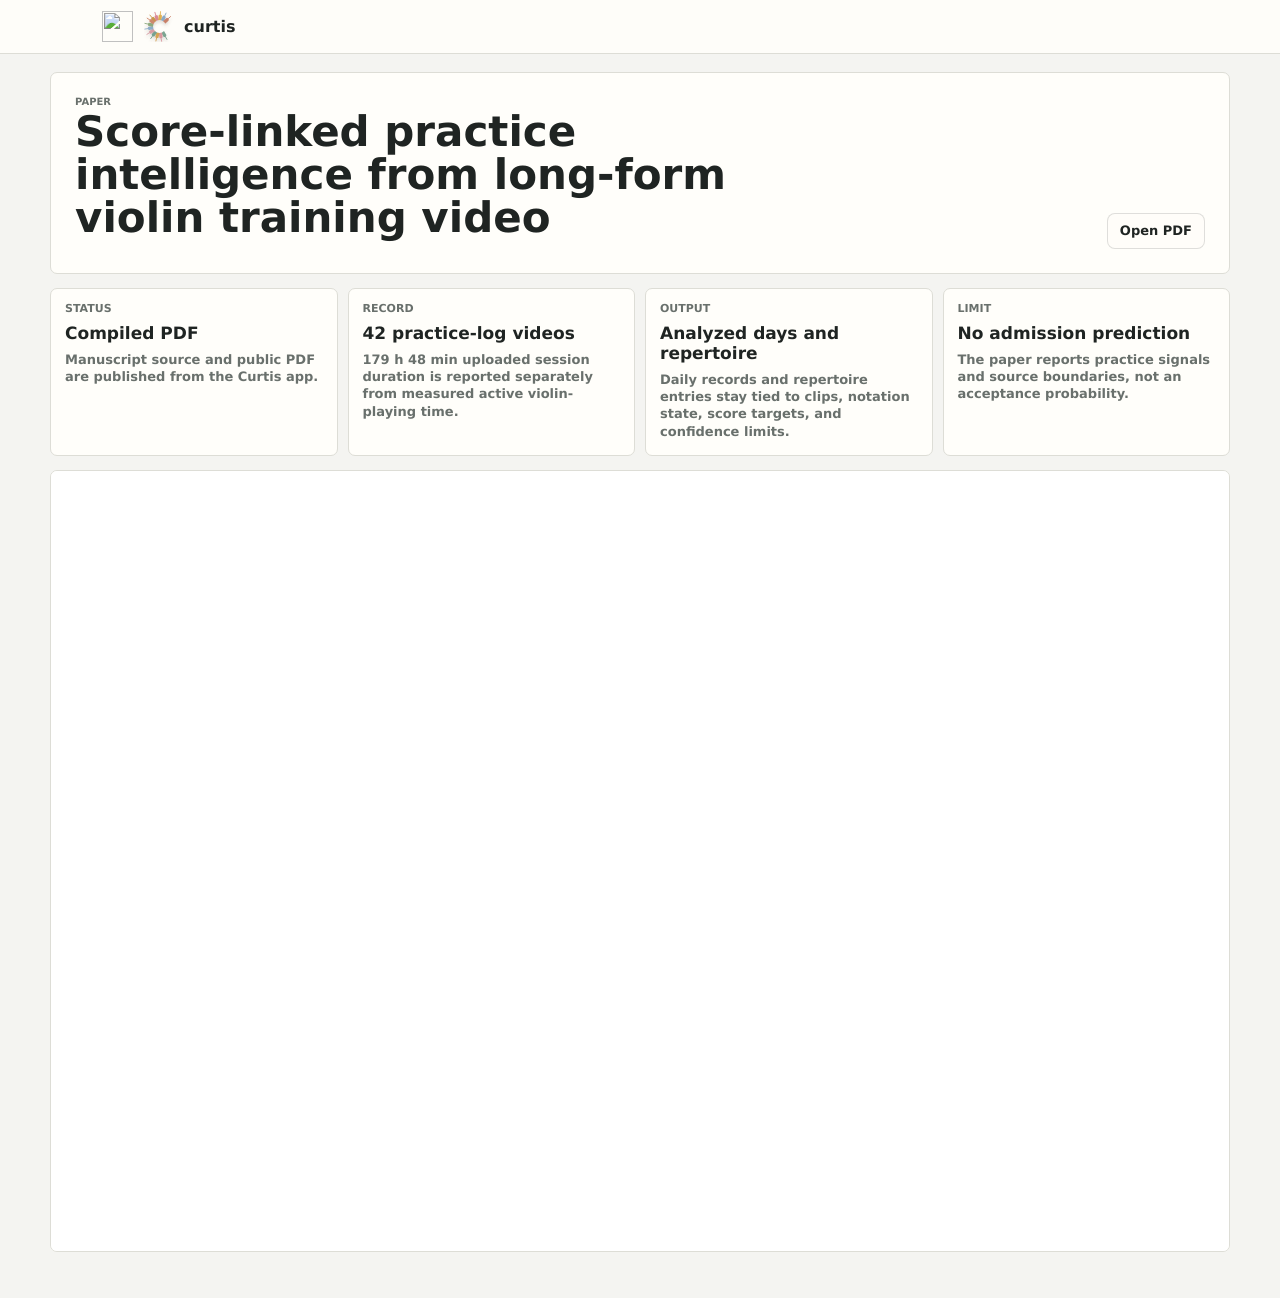
==== commit 7d267895: "Align Curtis paper header" ====
--- a/paper.html
+++ b/paper.html
@@ -3,7 +3,7 @@
 <head>
   <meta charset="utf-8" />
   <meta name="viewport" content="width=device-width, initial-scale=1" />
-  <title>Paper | curtis.aolabs.io</title>
+  <title>curtis paper</title>
   <meta name="description" content="Score-linked practice intelligence paper and downloadable PDF." />
   <link rel="canonical" href="https://curtis.aolabs.io/paper.html" />
   <meta property="og:type" content="article">
@@ -15,19 +15,16 @@
   <link rel="stylesheet" href="/styles.css?v=20260515-strict-evidence-gate">
 </head>
 <body>
-  <header class="topbar" aria-label="Curtis paper navigation">
-    <div class="brand-cluster">
-      <a class="ao-home" href="https://aolabs.io/" aria-label="AO Labs">
-        <img src="https://aolabs.io/marks/ao-teal.svg?v=20260515-ao-disc-a" alt="">
+  <header class="suite-topbar" aria-label="curtis paper navigation">
+    <div class="suite-brand-cluster">
+      <a class="suite-ao-home" href="https://aolabs.io/" aria-label="aolabs.io">
+        <img src="https://aolabs.io/marks/ao-ink.svg?v=20260515-ao-disc-a" alt="">
       </a>
-      <a class="brand" href="/" aria-label="Curtis home">
-        <img class="brand-mark" src="/favicon.svg?v=20260508-icon-pass2" alt="">
-        <span>curtis</span>
+      <a class="suite-app-brand" href="/" aria-label="curtis home">
+        <img class="suite-app-mark" src="/favicon.svg?v=20260508-icon-pass2" alt="">
+        <span class="suite-app-name">curtis</span>
       </a>
     </div>
-    <nav>
-      <a href="/">Curtis</a>
-    </nav>
   </header>
 
   <main class="shell paper-shell">
--- a/styles.css
+++ b/styles.css
@@ -76,8 +76,24 @@
   overflow: hidden;
 }
 
+.suite-topbar {
+  position: sticky;
+  top: 0;
+  z-index: 10;
+  display: flex;
+  align-items: center;
+  min-height: 54px;
+  padding: 0 max(18px, calc((100vw - 1080px) / 2));
+  border-bottom: 1px solid var(--line);
+  background: rgba(255, 254, 250, .94);
+  max-width: 100vw;
+  overflow: hidden;
+}
+
 .brand-cluster,
 .brand,
+.suite-brand-cluster,
+.suite-app-brand,
 .topbar nav,
 .topbar nav a,
 button {
@@ -85,11 +101,13 @@
   align-items: center;
 }
 
-.brand-cluster {
+.brand-cluster,
+.suite-brand-cluster {
   gap: 10px;
 }
 
-.brand {
+.brand,
+.suite-app-brand {
   gap: 9px;
   color: var(--ink);
   font-size: 16px;
@@ -98,7 +116,8 @@
   text-decoration: none;
 }
 
-.brand-mark {
+.brand-mark,
+.suite-app-mark {
   width: 38px;
   height: 38px;
   flex: 0 0 31px;
@@ -128,13 +147,20 @@
   cursor: pointer;
 }
 
-.ao-home {
+.ao-home,
+.suite-ao-home {
   display: inline-grid;
   place-items: center;
   width: 42px;
   height: 42px;
   flex: 0 0 42px;
   text-decoration: none;
+}
+
+.suite-ao-home img {
+  width: 31px;
+  height: 31px;
+  display: block;
 }
 
 .topbar nav a.ao-home {
@@ -3874,14 +3900,16 @@
   background: var(--bg);
 }
 
-.topbar {
+.topbar,
+.suite-topbar {
   min-height: 54px;
   border-bottom: 1px solid var(--line);
   background: rgba(255, 254, 250, .94);
   backdrop-filter: none;
 }
 
-.brand-mark {
+.brand-mark,
+.suite-app-mark {
   width: 31px;
   height: 31px;
   flex-basis: 31px;
@@ -3889,13 +3917,15 @@
 }
 
 .ao-home,
+.suite-ao-home,
 .topbar nav a.ao-home {
   width: 34px;
   height: 34px;
   flex-basis: 34px;
 }
 
-.ao-home img {
+.ao-home img,
+.suite-ao-home img {
   width: 31px;
   height: 31px;
 }
@@ -4397,7 +4427,8 @@
     padding: 12px 10px 34px;
   }
 
-  .topbar {
+  .topbar,
+  .suite-topbar {
     padding: 9px 10px;
   }
 
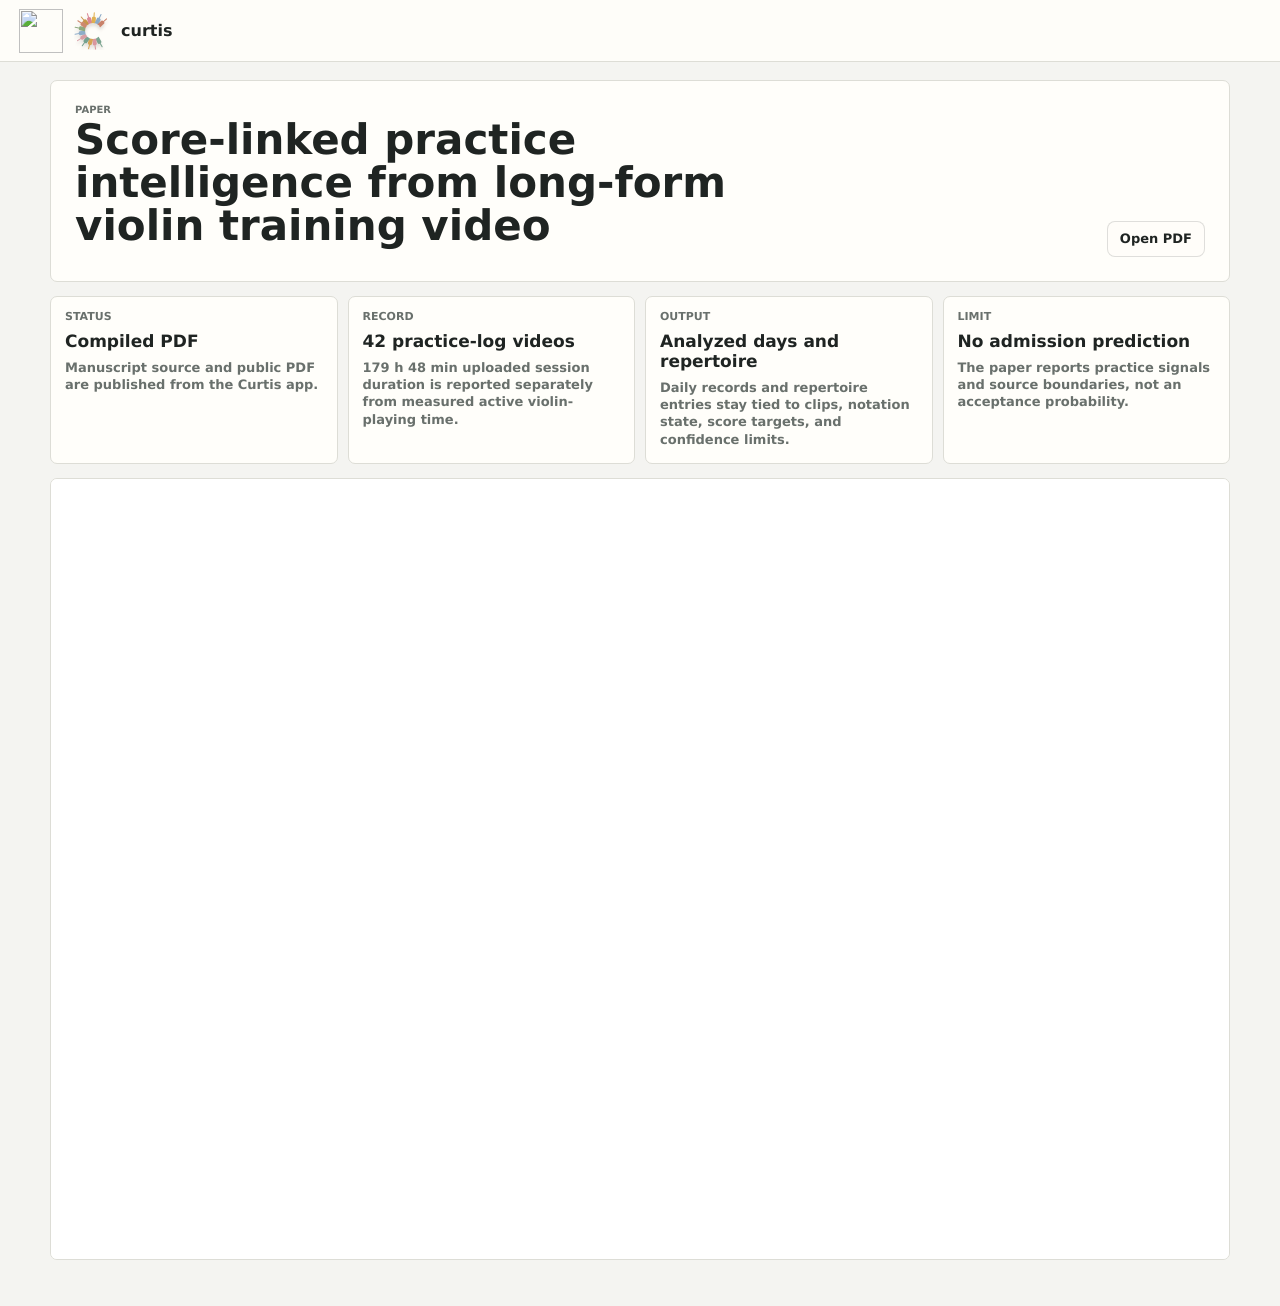
==== commit 5853f4a5: "Bump Curtis header asset versions" ====
--- a/paper.html
+++ b/paper.html
@@ -11,14 +11,14 @@
   <meta property="og:title" content="Score-linked practice intelligence from long-form violin training video">
   <meta property="og:description" content="Current source-bounded record for the Curtis score-linked practice intelligence system." />
   <meta property="og:url" content="https://curtis.aolabs.io/paper.html">
-  <link rel="icon" href="https://aolabs.io/favicon.svg?v=20260515-ao-disc-a" type="image/svg+xml">
-  <link rel="stylesheet" href="/styles.css?v=20260515-strict-evidence-gate">
+  <link rel="icon" href="https://aolabs.io/favicon.svg?v=20260515-ao-polished-b" type="image/svg+xml">
+  <link rel="stylesheet" href="/styles.css?v=20260515-left-header">
 </head>
 <body>
   <header class="suite-topbar" aria-label="curtis paper navigation">
     <div class="suite-brand-cluster">
       <a class="suite-ao-home" href="https://aolabs.io/" aria-label="aolabs.io">
-        <img src="https://aolabs.io/marks/ao-ink.svg?v=20260515-ao-disc-a" alt="">
+        <img src="https://aolabs.io/marks/ao-ink.svg?v=20260515-ao-polished-b" alt="">
       </a>
       <a class="suite-app-brand" href="/" aria-label="curtis home">
         <img class="suite-app-mark" src="/favicon.svg?v=20260508-icon-pass2" alt="">
--- a/styles.css
+++ b/styles.css
@@ -66,9 +66,9 @@
   display: flex;
   align-items: center;
   justify-content: space-between;
-  gap: 18px;
+  gap: 14px;
   min-height: 62px;
-  padding: 0 max(18px, calc((100vw - 1080px) / 2));
+  padding: 0 18px;
   border-bottom: 1px solid rgba(31, 41, 39, .1);
   background: rgba(255, 253, 248, .88);
   backdrop-filter: blur(18px);
@@ -82,8 +82,10 @@
   z-index: 10;
   display: flex;
   align-items: center;
-  min-height: 54px;
-  padding: 0 max(18px, calc((100vw - 1080px) / 2));
+  justify-content: space-between;
+  gap: 14px;
+  min-height: 62px;
+  padding: 0 18px;
   border-bottom: 1px solid var(--line);
   background: rgba(255, 254, 250, .94);
   max-width: 100vw;
@@ -3902,7 +3904,7 @@
 
 .topbar,
 .suite-topbar {
-  min-height: 54px;
+  min-height: 62px;
   border-bottom: 1px solid var(--line);
   background: rgba(255, 254, 250, .94);
   backdrop-filter: none;
@@ -3910,24 +3912,24 @@
 
 .brand-mark,
 .suite-app-mark {
-  width: 31px;
-  height: 31px;
-  flex-basis: 31px;
+  width: 38px;
+  height: 38px;
+  flex-basis: 38px;
   filter: none;
 }
 
 .ao-home,
 .suite-ao-home,
 .topbar nav a.ao-home {
-  width: 34px;
-  height: 34px;
-  flex-basis: 34px;
+  width: 46px;
+  height: 46px;
+  flex-basis: 46px;
 }
 
 .ao-home img,
 .suite-ao-home img {
-  width: 31px;
-  height: 31px;
+  width: 44px;
+  height: 44px;
 }
 
 .topbar nav a,
@@ -4419,6 +4421,11 @@
 }
 
 @media (max-width: 620px) {
+  html,
+  body {
+    overflow-x: hidden;
+  }
+
   .shell,
   .curtis-shell,
   .two-section-shell {
@@ -4446,7 +4453,8 @@
   }
 
   .record-card {
-    grid-template-columns: 74px minmax(0, 1fr);
+    grid-template-columns: 54px minmax(0, 1fr);
+    max-width: 100%;
   }
 
   .record-card::before {
@@ -4457,13 +4465,19 @@
   }
 
   .record-summary {
+    grid-template-columns: minmax(0, 1fr);
     min-height: 62px;
     padding: 9px 10px;
+    padding-right: 34px;
+    min-width: 0;
   }
 
   .record-title-block strong,
   .record-card .record-summary strong {
+    display: block;
+    max-width: 100%;
     font-size: 15px;
+    overflow-wrap: anywhere;
   }
 
   .record-title-block span {
@@ -4476,6 +4490,7 @@
 
   .record-essentials-body {
     padding: 9px 10px;
+    min-width: 0;
   }
 
   .matched-practice-pair .embedded-media {
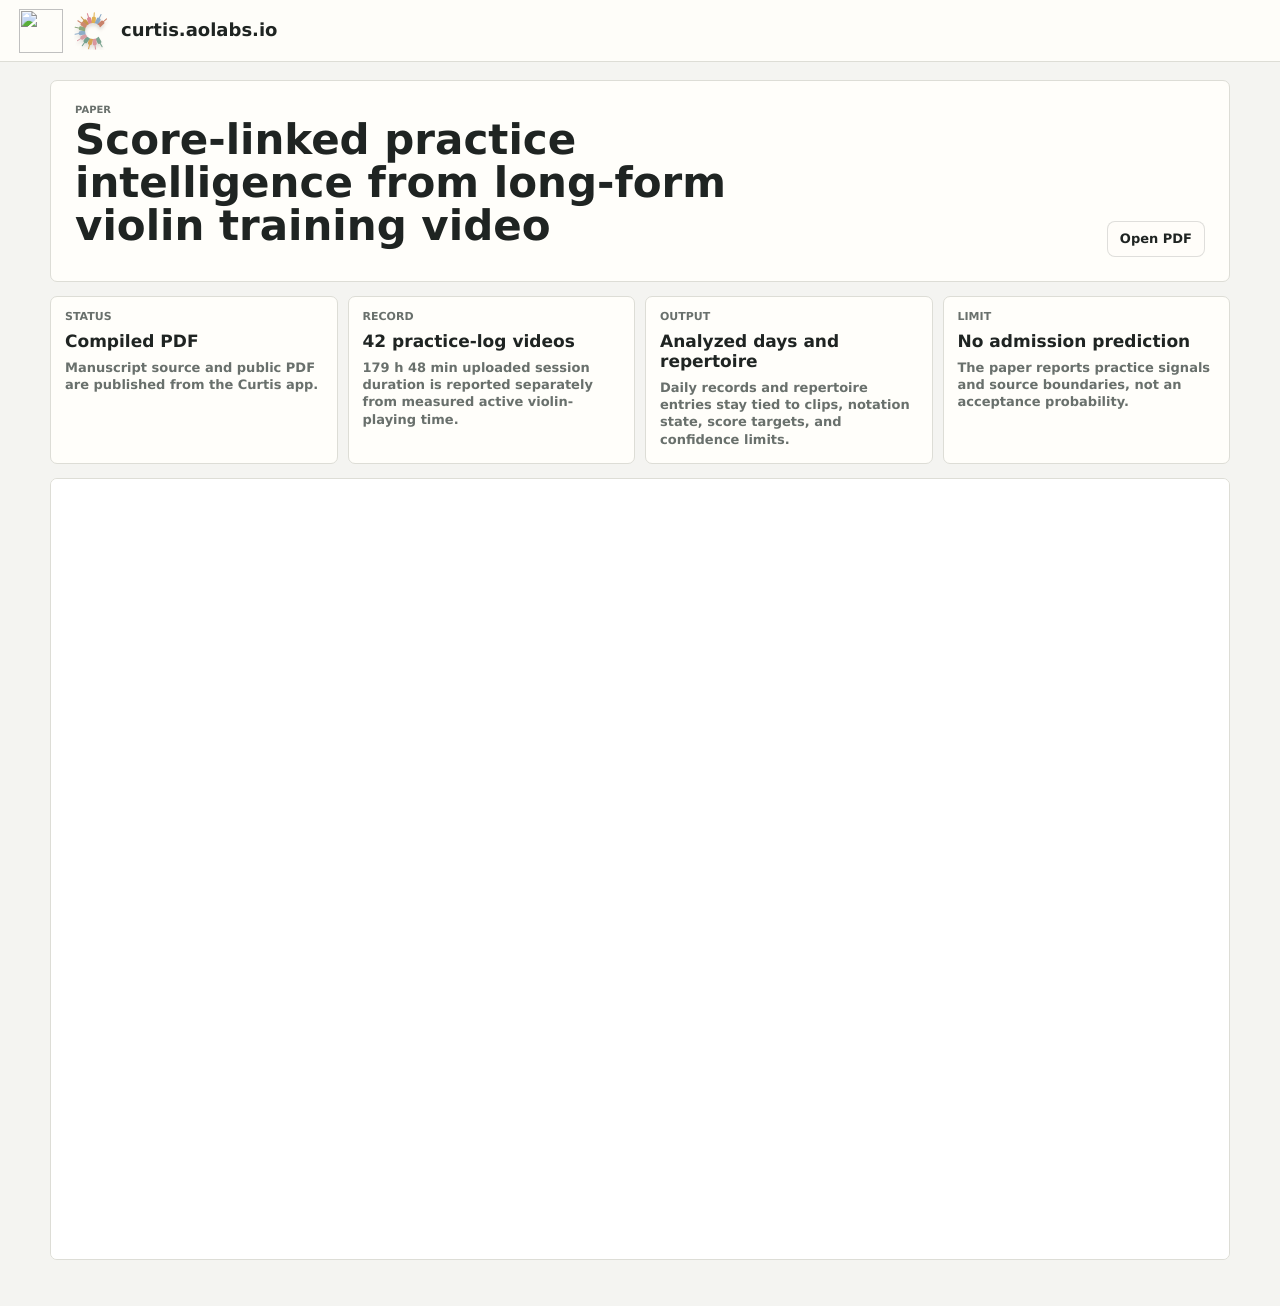
==== commit c1a7f5f4: "Update AO suite domain headers" ====
--- a/paper.html
+++ b/paper.html
@@ -11,18 +11,18 @@
   <meta property="og:title" content="Score-linked practice intelligence from long-form violin training video">
   <meta property="og:description" content="Current source-bounded record for the Curtis score-linked practice intelligence system." />
   <meta property="og:url" content="https://curtis.aolabs.io/paper.html">
-  <link rel="icon" href="https://aolabs.io/favicon.svg?v=20260515-ao-polished-b" type="image/svg+xml">
+  <link rel="icon" href="https://aolabs.io/favicon.svg?v=20260516-domain-header" type="image/svg+xml">
   <link rel="stylesheet" href="/styles.css?v=20260515-left-header">
 </head>
 <body>
   <header class="suite-topbar" aria-label="curtis paper navigation">
     <div class="suite-brand-cluster">
       <a class="suite-ao-home" href="https://aolabs.io/" aria-label="aolabs.io">
-        <img src="https://aolabs.io/marks/ao-ink.svg?v=20260515-ao-polished-b" alt="">
+        <img src="https://aolabs.io/marks/ao-ink.svg?v=20260516-domain-header" alt="">
       </a>
       <a class="suite-app-brand" href="/" aria-label="curtis home">
         <img class="suite-app-mark" src="/favicon.svg?v=20260508-icon-pass2" alt="">
-        <span class="suite-app-name">curtis</span>
+        <span class="suite-app-name">curtis.aolabs.io</span>
       </a>
     </div>
   </header>
--- a/styles.css
+++ b/styles.css
@@ -60,8 +60,8 @@
 }
 
 .topbar {
-  position: sticky;
-  top: 0;
+  position: relative;
+  top: auto;
   z-index: 10;
   display: flex;
   align-items: center;
@@ -77,8 +77,8 @@
 }
 
 .suite-topbar {
-  position: sticky;
-  top: 0;
+  position: relative;
+  top: auto;
   z-index: 10;
   display: flex;
   align-items: center;
@@ -89,7 +89,7 @@
   border-bottom: 1px solid var(--line);
   background: rgba(255, 254, 250, .94);
   max-width: 100vw;
-  overflow: hidden;
+  overflow: visible;
 }
 
 .brand-cluster,
@@ -112,9 +112,9 @@
 .suite-app-brand {
   gap: 9px;
   color: var(--ink);
-  font-size: 16px;
+  font-size: 18px;
   font-weight: 760;
-  line-height: 1;
+  line-height: 1.18;
   text-decoration: none;
 }
 
